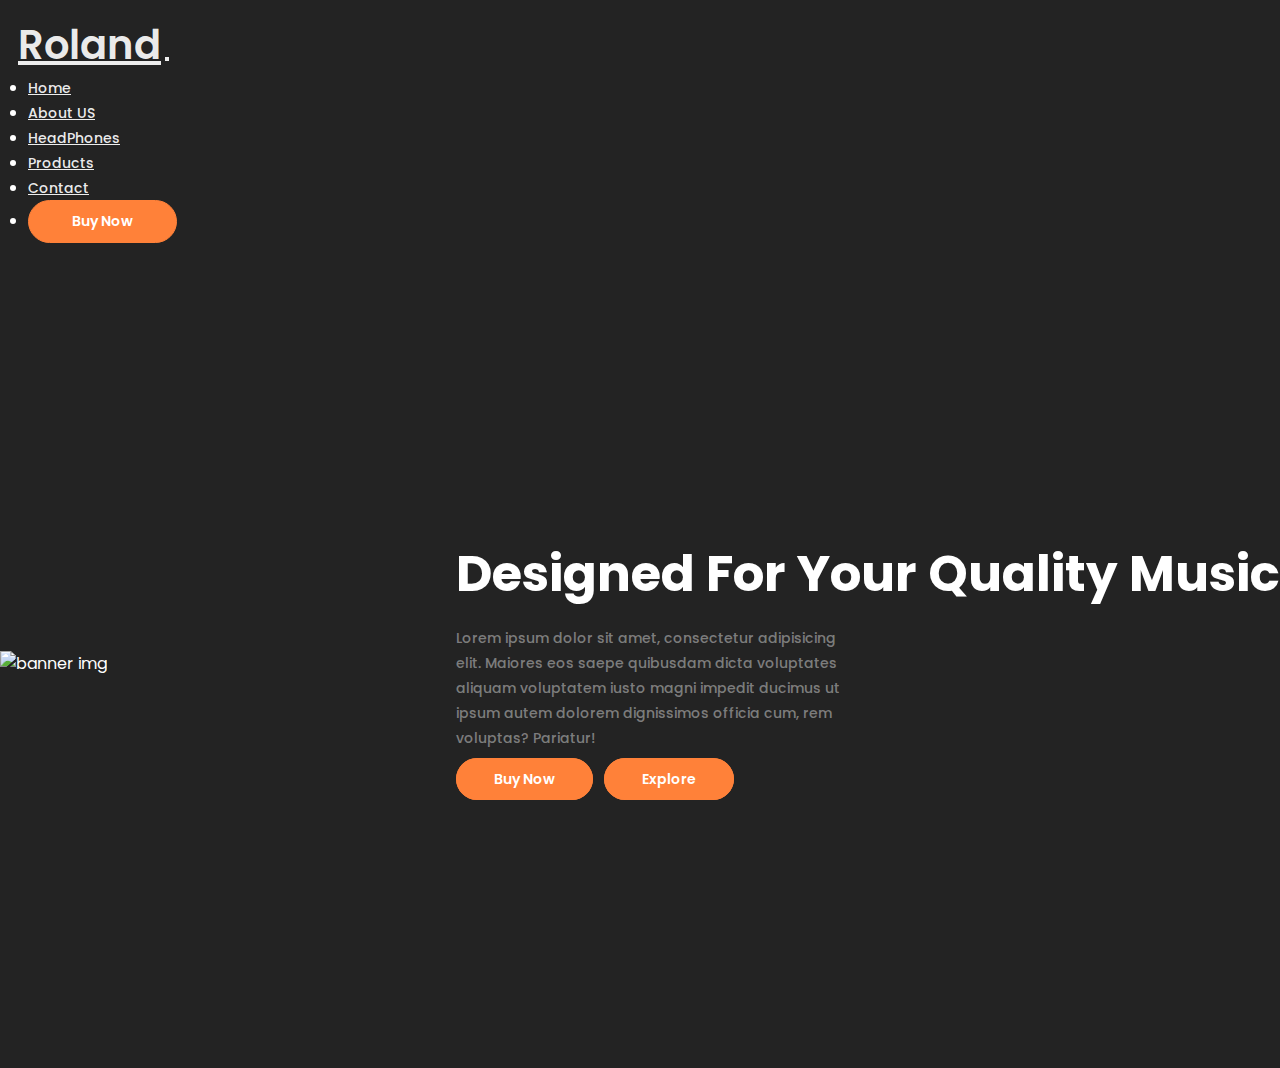
==== index.html @ 8f6bfc09 "Initial commit" ====
<!DOCTYPE html>
<html lang="en">
  <head>
    <meta charset="UTF-8" />
    <meta http-equiv="X-UA-Compatible" content="IE=edge" />
    <meta name="viewport" content="width=device-width, initial-scale=1.0" />
    <link
      href="https://cdn.jsdelivr.net/npm/bootstrap@5.3.0-alpha3/dist/css/bootstrap.min.css"
      rel="stylesheet"
      integrity="sha384-KK94CHFLLe+nY2dmCWGMq91rCGa5gtU4mk92HdvYe+M/SXH301p5ILy+dN9+nJOZ"
      crossorigin="anonymous"
    />
    <link rel="preconnect" href="https://fonts.googleapis.com" />
    <link rel="preconnect" href="https://fonts.gstatic.com" crossorigin />
    <link
      href="https://fonts.googleapis.com/css2?family=Poppins:wght@500;600;700;800;900&display=swap"
      rel="stylesheet"
    />
    <link rel="stylesheet" href="assets/css/style.css" />
    <link rel="stylesheet" href="assets/css/media.css" />
    <title>ROLAND</title>
  </head>
  <body>
    <div class="header">
      <div class="container-fluid gx-0">
        <nav class="navbar navbar-expand-lg">
          <div class="container-fluid">
            <a class="navbar-brand logo text-uppercase" href="#">Roland</a>
            <button
              class="navbar-toggler"
              type="button"
              data-bs-toggle="collapse"
              data-bs-target="#navbarNav"
              aria-controls="navbarNav"
              aria-expanded="false"
              aria-label="Toggle navigation"
            >
              <span class="navbar-toggler-icon"></span>
            </button>
            <div class="collapse navbar-collapse" id="navbarNav">
              <ul class="navbar-nav ms-auto">
                <li class="nav-item">
                  <a class="nav-link" aria-current="page" href="#">Home</a>
                </li>
                <li class="nav-item">
                  <a class="nav-link" href="#">About US</a>
                </li>
                <li class="nav-item">
                  <a class="nav-link" href="#">HeadPhones</a>
                </li>
                <li class="nav-item">
                  <a class="nav-link" href="#">Products</a>
                </li>
                <li class="nav-item">
                  <a class="nav-link" href="#">Contact</a>
                </li>
                <li class="nav-item">
                  <a class="btn-navbar" href="#">Buy Now</a>
                </li>
              </ul>
            </div>
          </div>
        </nav>
        <div class="container">
          <div class="content-home">
            <div class="row content-home2">
              <div class="col-lg-7 col-md-5">
                <div class="box-container">
                  <img
                    src="assets/img/black-headphones-digital-device-removebg.png"
                    class="img-home"
                    alt="banner img"
                  />
                </div>
              </div>
              <div class="col-lg-5 col-md-7">
                <div class="box-container2">
                  <h1 class="home-heading">
                    Designed For Your
                    <span class="span-home">Quality Music</span>
                  </h1>
                  <p class="para-home">
                    Lorem ipsum dolor sit amet, consectetur adipisicing elit.
                    Maiores eos saepe quibusdam dicta voluptates aliquam
                    voluptatem iusto magni impedit ducimus ut ipsum autem
                    dolorem dignissimos officia cum, rem voluptas? Pariatur!
                  </p>
                  <div class="btn-home">
                    <a href="#" class="home-links">Buy Now</a>
                    <a href="#" class="home-links btn-2">Explore</a>
                  </div>
                </div>
              </div>
            </div>
          </div>
        </div>
      </div>
    </div>
  </body>
  <script
    src="https://cdn.jsdelivr.net/npm/@popperjs/core@2.11.7/dist/umd/popper.min.js"
    integrity="sha384-zYPOMqeu1DAVkHiLqWBUTcbYfZ8osu1Nd6Z89ify25QV9guujx43ITvfi12/QExE"
    crossorigin="anonymous"
  ></script>
  <script
    src="https://cdn.jsdelivr.net/npm/bootstrap@5.3.0-alpha3/dist/js/bootstrap.min.js"
    integrity="sha384-Y4oOpwW3duJdCWv5ly8SCFYWqFDsfob/3GkgExXKV4idmbt98QcxXYs9UoXAB7BZ"
    crossorigin="anonymous"
  ></script>
</html>
---- assets/css/style.css ----
@import url("https://fonts.googleapis.com/css2?family=Poppins:wght@500;600;700;800;900&display=swap");

* {
  margin: 0%;
  padding: 0%;
  box-sizing: border-box;
  color: white;
  font-family: "Poppins", sans-serif;
}

body {
  background-color: #232323;
  overflow-x: hidden;
}

.header {
  height: 100vh;
  width: 100%;
}

.navbar {
  padding: 15px 18px !important;
}

.logo {
  font-weight: 600;
  font-size: 40px;
  color: rgba(255, 255, 255, 0.92);
}

.logo:hover {
  color: rgb(255, 129, 57);
  transition: 0.6s ease-in-out;
}

.nav-item .nav-link {
  color: rgba(255, 255, 255, 0.92);
  font-size: 14px;
  font-weight: 500;
}

.nav-item {
  margin: 0px 10px;
  position: relative;
}

.nav-link::after {
  content: "";
  position: absolute;
  bottom: -1px;
  left: 0px;
  background-color: rgb(255, 129, 57);
  height: 3px;
  transition: 0.4s ease-in-out;
  width: 0%;
}

.nav-item:hover .nav-link::after {
  width: 100%;
}

.nav-link:hover {
  color: rgb(255, 129, 57);
}

.btn-navbar {
  display: inline-block;
  padding: 10px 43px;
  color: white;
  text-decoration: none;
  font-size: 14px;
  font-weight: 600;
  border: 1px solid rgb(255, 129, 57);
  border-radius: 50px;
  background-color: rgb(255, 129, 57);
}

.btn-navbar:hover {
  color: rgb(255, 129, 57);
  background-color: transparent;
  border: 1px solid rgb(255, 129, 57);
  transition: 0.4s ease-in-out;
}

/* Home Section ---------------------------------------------------------------------------------------------------------------------------------------- */

.content-home2 {
  height: 90vh;
  width: 100%;
  justify-content: space-between;
  align-items: center;
  display: flex;
}

.img-home {
  z-index: 100;
  height: 580px;
  width: auto;
  margin-right: 20px;
}

.home-heading {
  font-size: 50px;
  font-weight: 700;
  line-height: 75px;
}

.span-home {
}

.para-home {
  font-size: 14px;
  font-weight: 500;
  line-height: 25px;
  max-width: 400px;
  margin: 15px 0;
  color: rgba(255, 255, 255, 0.42);
}

.home-links {
  font-size: 14px;
  background-color: rgb(255, 129, 57);
  color: white;
  text-decoration: none;
  margin: 20px 0px;
  padding: 10px 37px;
  margin-right: 7px;
  border: 1px solid rgb(255, 129, 57);
  font-weight: 600;
  border-radius: 50px;
}

.home-links:hover {
  color: rgb(255, 129, 57);
  background-color: transparent;
  border: 1px solid rgb(255, 129, 57);
  transition: 0.4s ease-in-out;
}
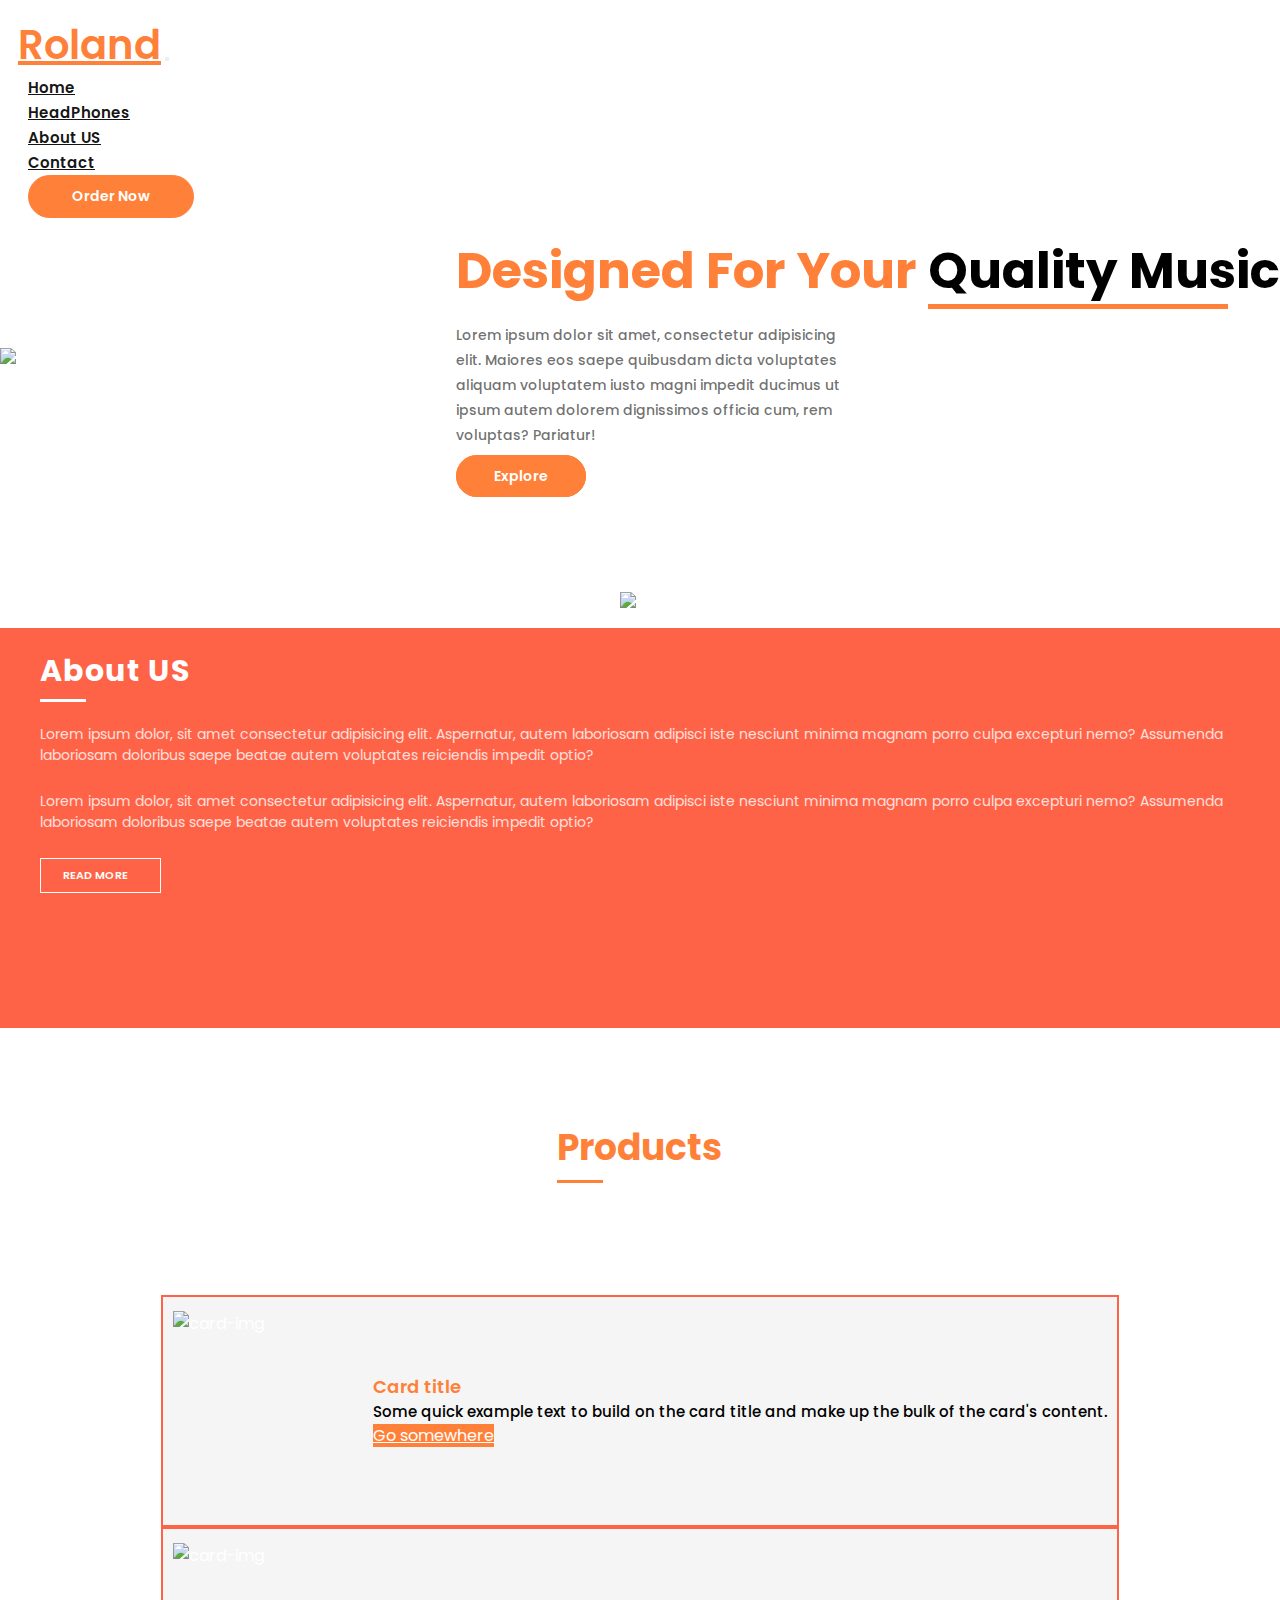
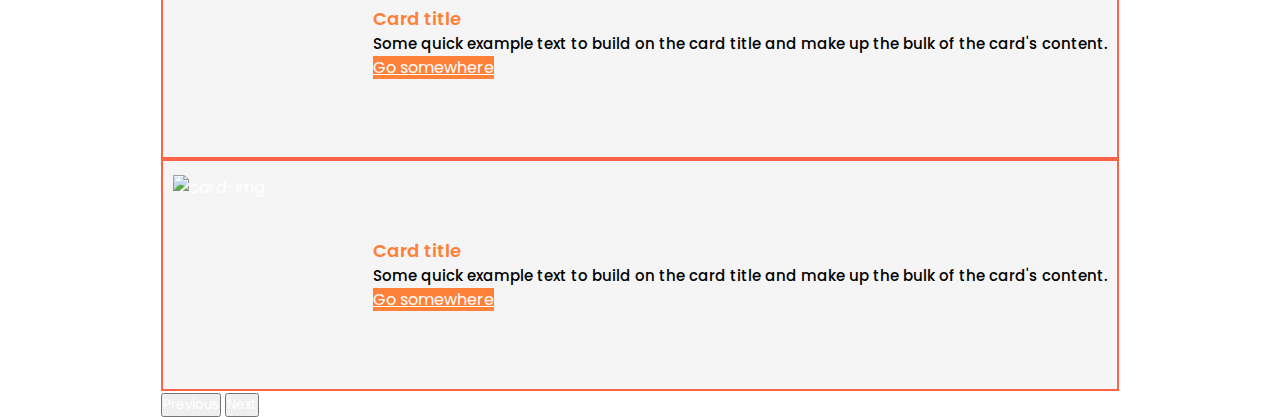
==== commit ae45416f: "UI Changes" ====
--- a/index.html
+++ b/index.html
@@ -18,7 +18,16 @@
     />
     <link rel="stylesheet" href="assets/css/style.css" />
     <link rel="stylesheet" href="assets/css/media.css" />
-    <title>ROLAND</title>
+    <link
+      rel="icon"
+      href="assets/img/black-headphones-digital-device-removebg.png"
+      type="image/x-icon"
+    />
+    <script
+      src="https://kit.fontawesome.com/c82b39f35e.js"
+      crossorigin="anonymous"
+    ></script>
+    <title class="title">ROLAND</title>
   </head>
   <body>
     <div class="header">
@@ -43,19 +52,16 @@
                   <a class="nav-link" aria-current="page" href="#">Home</a>
                 </li>
                 <li class="nav-item">
+                  <a class="nav-link" href="#">HeadPhones</a>
+                </li>
+                <li class="nav-item">
                   <a class="nav-link" href="#">About US</a>
                 </li>
                 <li class="nav-item">
-                  <a class="nav-link" href="#">HeadPhones</a>
-                </li>
-                <li class="nav-item">
-                  <a class="nav-link" href="#">Products</a>
-                </li>
-                <li class="nav-item">
                   <a class="nav-link" href="#">Contact</a>
                 </li>
                 <li class="nav-item">
-                  <a class="btn-navbar" href="#">Buy Now</a>
+                  <a class="btn-navbar" href="#">Order Now</a>
                 </li>
               </ul>
             </div>
@@ -86,7 +92,6 @@
                     dolorem dignissimos officia cum, rem voluptas? Pariatur!
                   </p>
                   <div class="btn-home">
-                    <a href="#" class="home-links">Buy Now</a>
                     <a href="#" class="home-links btn-2">Explore</a>
                   </div>
                 </div>
@@ -96,15 +101,142 @@
         </div>
       </div>
     </div>
+
+    <div class="container">
+      <div class="about-us-container">
+        <div class="about-us">
+          <div class="row">
+            <div class="col-lg-6">
+              <div class="content-about">
+                <h3 class="heading-about">About US</h3>
+                <p class="para-about">
+                  Lorem ipsum dolor, sit amet consectetur adipisicing elit.
+                  Aspernatur, autem laboriosam adipisci iste nesciunt minima
+                  magnam porro culpa excepturi nemo? Assumenda laboriosam
+                  doloribus saepe beatae autem voluptates reiciendis impedit
+                  optio?
+                </p>
+                <p class="para-about">
+                  Lorem ipsum dolor, sit amet consectetur adipisicing elit.
+                  Aspernatur, autem laboriosam adipisci iste nesciunt minima
+                  magnam porro culpa excepturi nemo? Assumenda laboriosam
+                  doloribus saepe beatae autem voluptates reiciendis impedit
+                  optio?
+                </p>
+                <a href="#" class="link-about"
+                  >Read More
+                  <span class="icon-arrow"
+                    ><i class="fa-solid fa-arrow-right"></i></span
+                ></a>
+              </div>
+            </div>
+            <div class="col-lg-6">
+              <img
+                src="assets/img/pink-headphones-wireless-digital-device.jpg"
+                class="about-img"
+                alt="about-img"
+              />
+            </div>
+          </div>
+        </div>
+      </div>
+    </div>
+
+    <section class="product-category">
+      <h2 class="heading-product">Products</h2>
+      <div class="container-fluid">
+        <div id="carouselExample" class="carousel slide">
+          <div class="carousel-inner">
+            <div class="carousel-item active">
+              <div class="container">
+                <div class="row">
+                  <div class="col-lg-4 col-md-6">
+                    <div class="card card-product">
+                      <img
+                        src="assets/img/black-headphones-digital-device-removebg.png"
+                        class="card-img-top card-img"
+                        alt="card-img"
+                      />
+                      <div class="card-body">
+                        <h5 class="card-title">Card title</h5>
+                        <p class="card-text">
+                          Some quick example text to build on the card title and
+                          make up the bulk of the card's content.
+                        </p>
+                        <a href="#" class="btn btn-primary">Go somewhere</a>
+                      </div>
+                    </div>
+                  </div>
+                  <div class="col-lg-4 col-md-6">
+                    <div class="card card-product">
+                      <img
+                        src="assets/img/black-headphones-digital-device-removebg.png"
+                        class="card-img-top card-img"
+                        alt="card-img"
+                      />
+                      <div class="card-body">
+                        <h5 class="card-title">Card title</h5>
+                        <p class="card-text">
+                          Some quick example text to build on the card title and
+                          make up the bulk of the card's content.
+                        </p>
+                        <a href="#" class="btn btn-primary">Go somewhere</a>
+                      </div>
+                    </div>
+                  </div>
+                  <div class="col-lg-4 col-md-6">
+                    <div class="card card-product">
+                      <img
+                        src="assets/img/black-headphones-digital-device-removebg.png"
+                        class="card-img-top card-img"
+                        alt="card-img"
+                      />
+                      <div class="card-body">
+                        <h5 class="card-title">Card title</h5>
+                        <p class="card-text">
+                          Some quick example text to build on the card title and
+                          make up the bulk of the card's content.
+                        </p>
+                        <a href="#" class="btn btn-primary">Go somewhere</a>
+                      </div>
+                    </div>
+                  </div>
+                </div>
+              </div>
+            </div>
+            <div class="carousel-item"></div>
+          </div>
+          <button
+            class="carousel-control-prev"
+            type="button"
+            data-bs-target="#carouselExample"
+            data-bs-slide="prev"
+          >
+            <span class="carousel-control-prev-icon" aria-hidden="true"></span>
+            <span class="visually-hidden">Previous</span>
+          </button>
+          <button
+            class="carousel-control-next"
+            type="button"
+            data-bs-target="#carouselExample"
+            data-bs-slide="next"
+          >
+            <span class="carousel-control-next-icon" aria-hidden="true"></span>
+            <span class="visually-hidden">Next</span>
+          </button>
+        </div>
+      </div>
+    </section>
+
+    <script
+      src="https://cdn.jsdelivr.net/npm/@popperjs/core@2.11.7/dist/umd/popper.min.js"
+      integrity="sha384-zYPOMqeu1DAVkHiLqWBUTcbYfZ8osu1Nd6Z89ify25QV9guujx43ITvfi12/QExE"
+      crossorigin="anonymous"
+    ></script>
+    <script
+      src="https://cdn.jsdelivr.net/npm/bootstrap@5.3.0-alpha3/dist/js/bootstrap.min.js"
+      integrity="sha384-Y4oOpwW3duJdCWv5ly8SCFYWqFDsfob/3GkgExXKV4idmbt98QcxXYs9UoXAB7BZ"
+      crossorigin="anonymous"
+    ></script>
   </body>
-  <script
-    src="https://cdn.jsdelivr.net/npm/@popperjs/core@2.11.7/dist/umd/popper.min.js"
-    integrity="sha384-zYPOMqeu1DAVkHiLqWBUTcbYfZ8osu1Nd6Z89ify25QV9guujx43ITvfi12/QExE"
-    crossorigin="anonymous"
-  ></script>
-  <script
-    src="https://cdn.jsdelivr.net/npm/bootstrap@5.3.0-alpha3/dist/js/bootstrap.min.js"
-    integrity="sha384-Y4oOpwW3duJdCWv5ly8SCFYWqFDsfob/3GkgExXKV4idmbt98QcxXYs9UoXAB7BZ"
-    crossorigin="anonymous"
-  ></script>
 </html>
--- a/assets/css/style.css
+++ b/assets/css/style.css
@@ -1,4 +1,13 @@
 @import url("https://fonts.googleapis.com/css2?family=Poppins:wght@500;600;700;800;900&display=swap");
+
+html {
+  scroll-behavior: smooth;
+}
+
+.title {
+  color: rgb(255, 129, 57);
+  font-family: "Poppins", sans-serif;
+}
 
 * {
   margin: 0%;
@@ -9,12 +18,12 @@
 }
 
 body {
-  background-color: #232323;
+  background-color: white;
   overflow-x: hidden;
 }
 
 .header {
-  height: 100vh;
+  height: 100%;
   width: 100%;
 }
 
@@ -25,18 +34,18 @@
 .logo {
   font-weight: 600;
   font-size: 40px;
-  color: rgba(255, 255, 255, 0.92);
+  color: rgb(255, 129, 57);
 }
 
 .logo:hover {
-  color: rgb(255, 129, 57);
+  color: rgb(24, 24, 24);
   transition: 0.6s ease-in-out;
 }
 
 .nav-item .nav-link {
-  color: rgba(255, 255, 255, 0.92);
-  font-size: 14px;
-  font-weight: 500;
+  color: rgba(0, 0, 0, 0.92);
+  font-size: 15px;
+  font-weight: 600;
 }
 
 .nav-item {
@@ -82,10 +91,15 @@
   transition: 0.4s ease-in-out;
 }
 
+.navbar-toggler .navbar-toggler-icon {
+  color: rgb(255, 129, 57) !important;
+  z-index: 1000 !important;
+}
+
 /* Home Section ---------------------------------------------------------------------------------------------------------------------------------------- */
 
 .content-home2 {
-  height: 90vh;
+  height: 90%;
   width: 100%;
   justify-content: space-between;
   align-items: center;
@@ -103,9 +117,22 @@
   font-size: 50px;
   font-weight: 700;
   line-height: 75px;
+  color: rgb(255, 129, 57);
 }
 
 .span-home {
+  color: black;
+  position: relative;
+}
+
+.span-home::after {
+  content: "";
+  position: absolute;
+  left: 0px;
+  bottom: -3px;
+  width: 300px;
+  height: 5px;
+  background-color: rgb(255, 129, 57);
 }
 
 .para-home {
@@ -114,7 +141,7 @@
   line-height: 25px;
   max-width: 400px;
   margin: 15px 0;
-  color: rgba(255, 255, 255, 0.42);
+  color: rgba(32, 30, 30, 0.65);
 }
 
 .home-links {
@@ -136,3 +163,142 @@
   border: 1px solid rgb(255, 129, 57);
   transition: 0.4s ease-in-out;
 }
+
+/* About US Section ---------------------------------------------------------------------------------------------------------------------------------------- */
+
+.about-us-container {
+  height: 80%;
+  width: 100%;
+  margin-bottom: 30px;
+}
+
+.about-us {
+  width: 100%;
+  height: 400px;
+  margin-top: 140px;
+  background-color: tomato;
+  position: relative;
+}
+
+.content-about {
+  padding: 10px 40px;
+}
+
+.heading-about {
+  font-size: 30px;
+  font-weight: bold;
+  letter-spacing: 1px;
+  color: white;
+  margin: 10px 0px;
+  margin-bottom: 30px;
+  position: relative;
+}
+
+.para-about {
+  font-size: 14px;
+  opacity: 0.8;
+  line-height: 21px;
+  margin: 25px 0px;
+}
+
+.heading-about::after {
+  content: "";
+  position: absolute;
+  left: 0px;
+  bottom: -8px;
+  width: 46px;
+  height: 3px;
+  background-color: white;
+}
+
+.link-about {
+  text-decoration: none;
+  text-transform: uppercase;
+  border: 1px solid white;
+  color: white;
+  display: inline-block;
+  font-size: 11px;
+  font-weight: 600;
+  padding: 8px 22px;
+}
+
+.link-about:hover {
+  background-color: rgb(255, 129, 57);
+  color: white;
+  transition: 0.4s ease-in-out;
+}
+
+.icon-arrow {
+  margin-left: 10px;
+  color: rgb(255, 129, 57);
+  /* background-color: rgb(255, 129, 57); */
+}
+
+.about-img {
+  width: 50%;
+  height: 450px;
+  position: absolute;
+  top: -36px;
+  right: 20px;
+}
+
+/* Products Section --------------------------------------------------------------------------------------------------------------------------------------- */
+
+.product-category {
+  width: 100%;
+  height: 100vh;
+  display: flex;
+  justify-content: center;
+  align-items: center;
+  flex-direction: column;
+  padding: 4px;
+}
+
+.heading-product {
+  font-size: 36px;
+  position: relative;
+  color: rgb(255, 129, 57);
+  margin: 120px 120px;
+}
+
+.heading-product::after {
+  content: "";
+  position: absolute;
+  left: 0px;
+  bottom: -8px;
+  width: 46px;
+  height: 3px;
+  background-color: rgb(255, 129, 57);
+}
+
+.card-product {
+  padding: 14px 10px;
+  background-color: whitesmoke !important;
+  display: flex;
+  align-items: center;
+  justify-content: center;
+  border: 2px solid tomato !important;
+}
+
+.card-img {
+  height: 200px;
+  width: 200px;
+}
+
+.card-title {
+  color: rgb(255, 129, 57);
+  font-size: 18px;
+  font-weight: 600;
+}
+
+.card-text {
+  color: black;
+  font-size: 15px;
+  font-weight: 500;
+}
+
+.btn-primary {
+  background-color: rgb(255, 129, 57);
+  color: white;
+  border: none;
+}
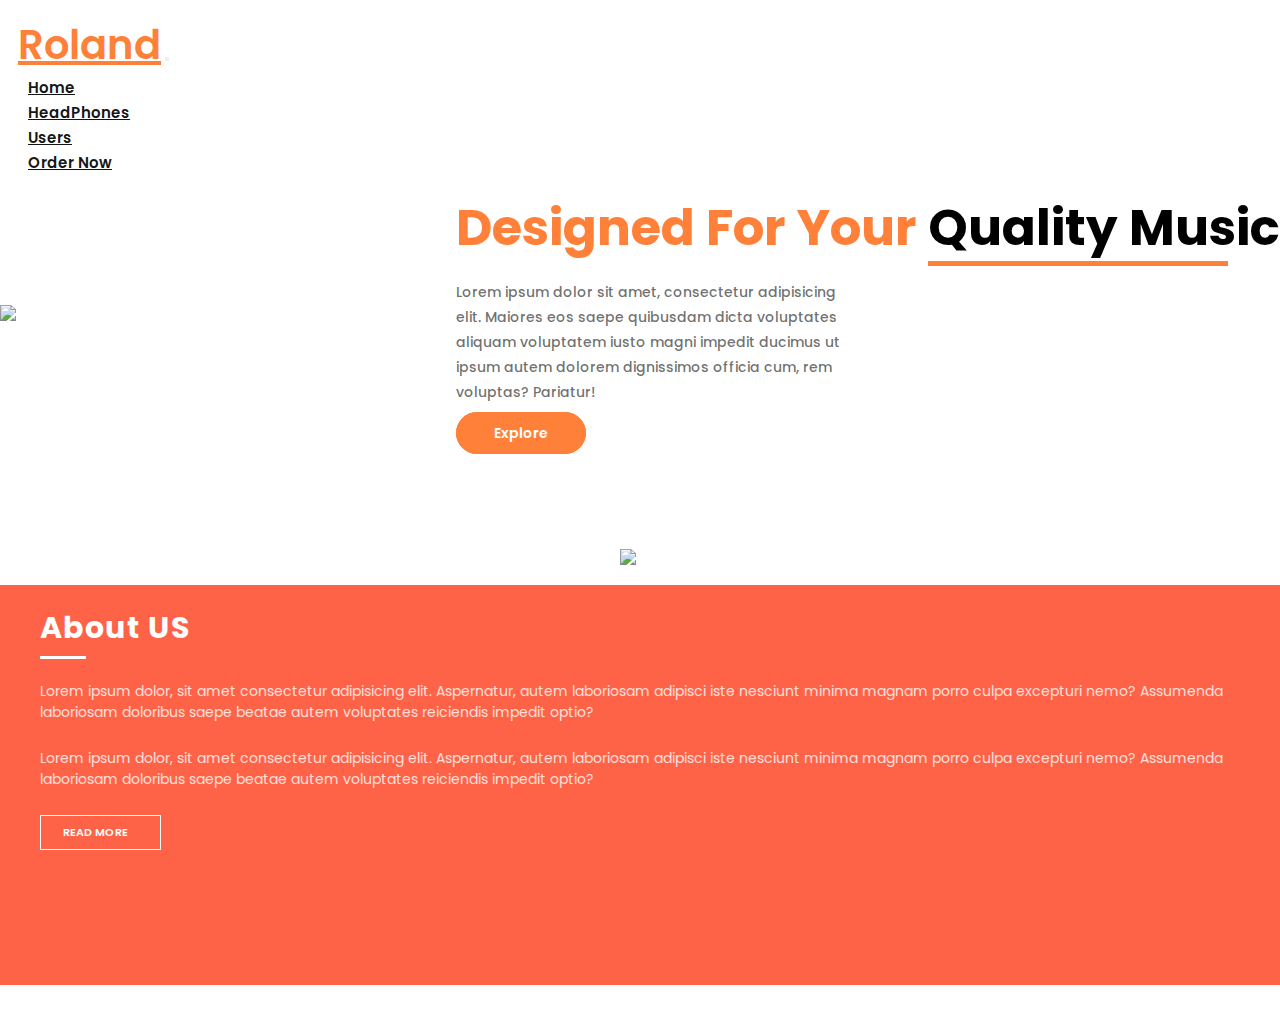
==== commit d8d4643a: "Added user,product & order page" ====
--- a/index.html
+++ b/index.html
@@ -52,16 +52,13 @@
                   <a class="nav-link" aria-current="page" href="#">Home</a>
                 </li>
                 <li class="nav-item">
-                  <a class="nav-link" href="#">HeadPhones</a>
+                  <a class="nav-link" href="products.html">HeadPhones</a>
                 </li>
                 <li class="nav-item">
-                  <a class="nav-link" href="#">About US</a>
+                  <a class="nav-link" href="users.html">Users</a>
                 </li>
                 <li class="nav-item">
-                  <a class="nav-link" href="#">Contact</a>
-                </li>
-                <li class="nav-item">
-                  <a class="btn-navbar" href="#">Order Now</a>
+                  <a class="nav-link" href="#">Order Now</a>
                 </li>
               </ul>
             </div>
@@ -141,93 +138,6 @@
         </div>
       </div>
     </div>
-
-    <section class="product-category">
-      <h2 class="heading-product">Products</h2>
-      <div class="container-fluid">
-        <div id="carouselExample" class="carousel slide">
-          <div class="carousel-inner">
-            <div class="carousel-item active">
-              <div class="container">
-                <div class="row">
-                  <div class="col-lg-4 col-md-6">
-                    <div class="card card-product">
-                      <img
-                        src="assets/img/black-headphones-digital-device-removebg.png"
-                        class="card-img-top card-img"
-                        alt="card-img"
-                      />
-                      <div class="card-body">
-                        <h5 class="card-title">Card title</h5>
-                        <p class="card-text">
-                          Some quick example text to build on the card title and
-                          make up the bulk of the card's content.
-                        </p>
-                        <a href="#" class="btn btn-primary">Go somewhere</a>
-                      </div>
-                    </div>
-                  </div>
-                  <div class="col-lg-4 col-md-6">
-                    <div class="card card-product">
-                      <img
-                        src="assets/img/black-headphones-digital-device-removebg.png"
-                        class="card-img-top card-img"
-                        alt="card-img"
-                      />
-                      <div class="card-body">
-                        <h5 class="card-title">Card title</h5>
-                        <p class="card-text">
-                          Some quick example text to build on the card title and
-                          make up the bulk of the card's content.
-                        </p>
-                        <a href="#" class="btn btn-primary">Go somewhere</a>
-                      </div>
-                    </div>
-                  </div>
-                  <div class="col-lg-4 col-md-6">
-                    <div class="card card-product">
-                      <img
-                        src="assets/img/black-headphones-digital-device-removebg.png"
-                        class="card-img-top card-img"
-                        alt="card-img"
-                      />
-                      <div class="card-body">
-                        <h5 class="card-title">Card title</h5>
-                        <p class="card-text">
-                          Some quick example text to build on the card title and
-                          make up the bulk of the card's content.
-                        </p>
-                        <a href="#" class="btn btn-primary">Go somewhere</a>
-                      </div>
-                    </div>
-                  </div>
-                </div>
-              </div>
-            </div>
-            <div class="carousel-item"></div>
-          </div>
-          <button
-            class="carousel-control-prev"
-            type="button"
-            data-bs-target="#carouselExample"
-            data-bs-slide="prev"
-          >
-            <span class="carousel-control-prev-icon" aria-hidden="true"></span>
-            <span class="visually-hidden">Previous</span>
-          </button>
-          <button
-            class="carousel-control-next"
-            type="button"
-            data-bs-target="#carouselExample"
-            data-bs-slide="next"
-          >
-            <span class="carousel-control-next-icon" aria-hidden="true"></span>
-            <span class="visually-hidden">Next</span>
-          </button>
-        </div>
-      </div>
-    </section>
-
     <script
       src="https://cdn.jsdelivr.net/npm/@popperjs/core@2.11.7/dist/umd/popper.min.js"
       integrity="sha384-zYPOMqeu1DAVkHiLqWBUTcbYfZ8osu1Nd6Z89ify25QV9guujx43ITvfi12/QExE"
--- a/assets/css/style.css
+++ b/assets/css/style.css
@@ -297,8 +297,20 @@
   font-weight: 500;
 }
 
-.btn-primary {
+.btn-product-categoey {
   background-color: rgb(255, 129, 57);
   color: white;
   border: none;
-}
+  text-decoration: none;
+  font-size: 14px;
+  text-transform: uppercase;
+}
+
+.card-img-top {
+  height: 200px;
+  width: 200px;
+}
+
+.navbar-collapse {
+  z-index: 10000;
+}
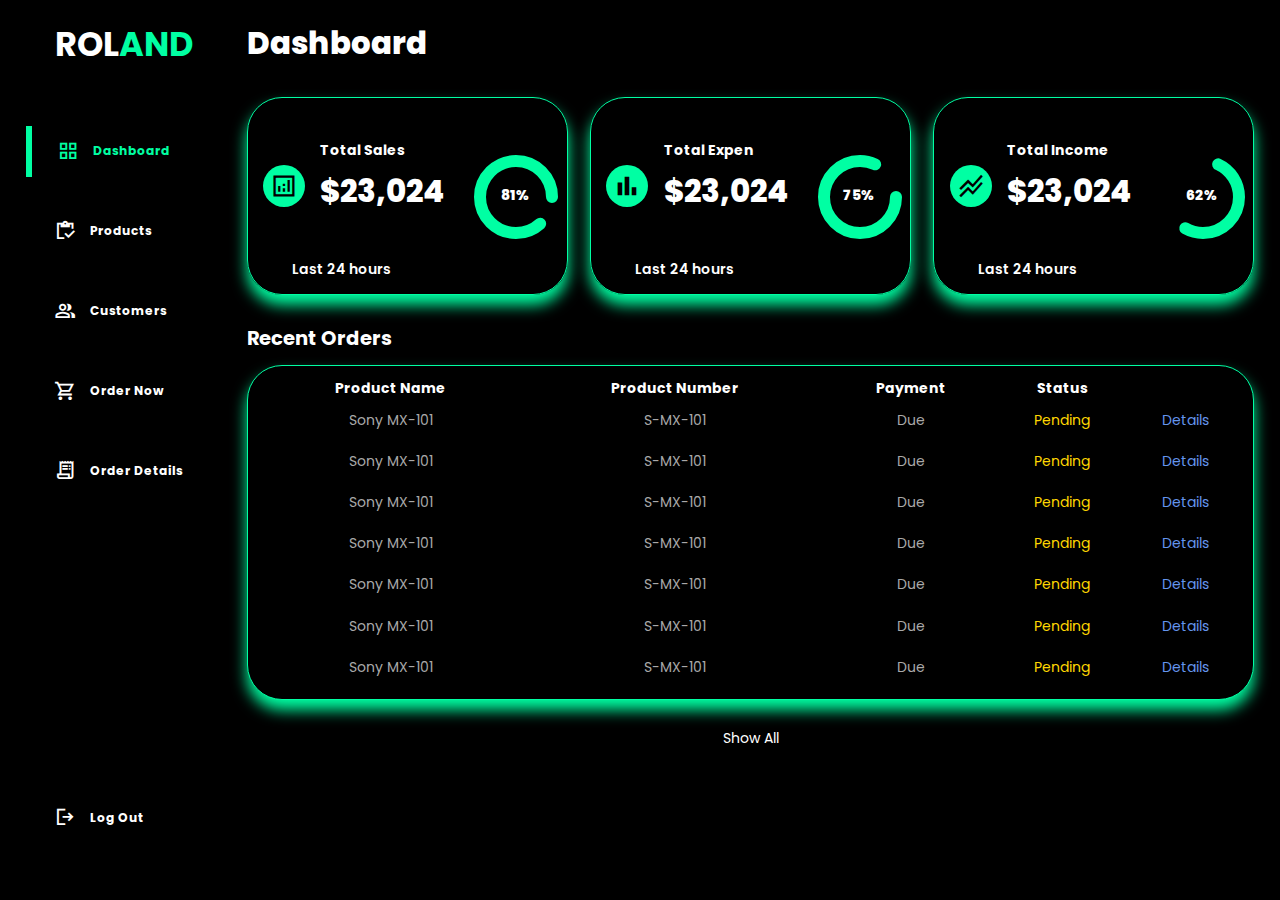
==== commit 011df806: "UI Changes" ====
--- a/index.html
+++ b/index.html
@@ -4,149 +4,185 @@
     <meta charset="UTF-8" />
     <meta http-equiv="X-UA-Compatible" content="IE=edge" />
     <meta name="viewport" content="width=device-width, initial-scale=1.0" />
+    <!-- Material CDN  -->
     <link
-      href="https://cdn.jsdelivr.net/npm/bootstrap@5.3.0-alpha3/dist/css/bootstrap.min.css"
       rel="stylesheet"
-      integrity="sha384-KK94CHFLLe+nY2dmCWGMq91rCGa5gtU4mk92HdvYe+M/SXH301p5ILy+dN9+nJOZ"
-      crossorigin="anonymous"
+      href="https://fonts.googleapis.com/icon?family=Material+Icons+Sharp"
     />
-    <link rel="preconnect" href="https://fonts.googleapis.com" />
-    <link rel="preconnect" href="https://fonts.gstatic.com" crossorigin />
     <link
-      href="https://fonts.googleapis.com/css2?family=Poppins:wght@500;600;700;800;900&display=swap"
       rel="stylesheet"
+      href="https://fonts.googleapis.com/css2?family=Material+Symbols+Sharp:opsz,wght,FILL,GRAD@48,400,0,0"
     />
+    <!-- Style Sheet  -->
     <link rel="stylesheet" href="assets/css/style.css" />
-    <link rel="stylesheet" href="assets/css/media.css" />
-    <link
-      rel="icon"
-      href="assets/img/black-headphones-digital-device-removebg.png"
-      type="image/x-icon"
-    />
-    <script
-      src="https://kit.fontawesome.com/c82b39f35e.js"
-      crossorigin="anonymous"
-    ></script>
-    <title class="title">ROLAND</title>
+    <title>Roland-Responsive</title>
   </head>
   <body>
-    <div class="header">
-      <div class="container-fluid gx-0">
-        <nav class="navbar navbar-expand-lg">
-          <div class="container-fluid">
-            <a class="navbar-brand logo text-uppercase" href="#">Roland</a>
-            <button
-              class="navbar-toggler"
-              type="button"
-              data-bs-toggle="collapse"
-              data-bs-target="#navbarNav"
-              aria-controls="navbarNav"
-              aria-expanded="false"
-              aria-label="Toggle navigation"
-            >
-              <span class="navbar-toggler-icon"></span>
-            </button>
-            <div class="collapse navbar-collapse" id="navbarNav">
-              <ul class="navbar-nav ms-auto">
-                <li class="nav-item">
-                  <a class="nav-link" aria-current="page" href="#">Home</a>
-                </li>
-                <li class="nav-item">
-                  <a class="nav-link" href="products.html">HeadPhones</a>
-                </li>
-                <li class="nav-item">
-                  <a class="nav-link" href="users.html">Users</a>
-                </li>
-                <li class="nav-item">
-                  <a class="nav-link" href="#">Order Now</a>
-                </li>
-              </ul>
-            </div>
+    <div class="container">
+      <aside>
+        <div class="top">
+          <div class="logo">
+            <h2>ROL<span class="span-logo">AND</span></h2>
           </div>
-        </nav>
-        <div class="container">
-          <div class="content-home">
-            <div class="row content-home2">
-              <div class="col-lg-7 col-md-5">
-                <div class="box-container">
-                  <img
-                    src="assets/img/black-headphones-digital-device-removebg.png"
-                    class="img-home"
-                    alt="banner img"
-                  />
-                </div>
+          <div class="close" id="btn-close">
+            <span class="material-symbols-sharp"> close </span>
+          </div>
+        </div>
+        <div class="sidebar">
+          <a href="#" class="active">
+            <span class="material-symbols-sharp"> grid_view </span>
+            <h3>Dashboard</h3>
+          </a>
+          <a href="product.html">
+            <span class="material-symbols-sharp"> inventory </span>
+            <h3>Products</h3>
+          </a>
+          <a href="customer.html">
+            <span class="material-symbols-sharp"> group </span>
+            <h3>Customers</h3>
+          </a>
+          <a href="order_now.html">
+            <span class="material-symbols-sharp"> shopping_cart </span>
+            <h3>Order Now</h3>
+          </a>
+          <a href="#">
+            <span class="material-symbols-sharp"> receipt_long </span>
+            <h3>Order Details</h3>
+          </a>
+          <a href="#">
+            <span class="material-symbols-sharp"> logout </span>
+            <h3>Log Out</h3>
+          </a>
+        </div>
+      </aside>
+      <!-- ============================= END OF SIDE BAR ============================= -->
+      <main>
+        <h1 class="main-dash">Dashboard</h1>
+        <div class="insights">
+          <div class="sales">
+            <div class="middle">
+              <span class="material-symbols-sharp"> analytics </span>
+              <div class="left">
+                <h3>Total Sales</h3>
+                <h1>$23,024</h1>
               </div>
-              <div class="col-lg-5 col-md-7">
-                <div class="box-container2">
-                  <h1 class="home-heading">
-                    Designed For Your
-                    <span class="span-home">Quality Music</span>
-                  </h1>
-                  <p class="para-home">
-                    Lorem ipsum dolor sit amet, consectetur adipisicing elit.
-                    Maiores eos saepe quibusdam dicta voluptates aliquam
-                    voluptatem iusto magni impedit ducimus ut ipsum autem
-                    dolorem dignissimos officia cum, rem voluptas? Pariatur!
-                  </p>
-                  <div class="btn-home">
-                    <a href="#" class="home-links btn-2">Explore</a>
-                  </div>
+              <div class="progress">
+                <svg>
+                  <circle cx="38" cy="38" r="36 "></circle>
+                </svg>
+                <div class="number">
+                  <p>81%</p>
                 </div>
               </div>
             </div>
+            <small>Last 24 hours</small>
           </div>
-        </div>
-      </div>
-    </div>
-
-    <div class="container">
-      <div class="about-us-container">
-        <div class="about-us">
-          <div class="row">
-            <div class="col-lg-6">
-              <div class="content-about">
-                <h3 class="heading-about">About US</h3>
-                <p class="para-about">
-                  Lorem ipsum dolor, sit amet consectetur adipisicing elit.
-                  Aspernatur, autem laboriosam adipisci iste nesciunt minima
-                  magnam porro culpa excepturi nemo? Assumenda laboriosam
-                  doloribus saepe beatae autem voluptates reiciendis impedit
-                  optio?
-                </p>
-                <p class="para-about">
-                  Lorem ipsum dolor, sit amet consectetur adipisicing elit.
-                  Aspernatur, autem laboriosam adipisci iste nesciunt minima
-                  magnam porro culpa excepturi nemo? Assumenda laboriosam
-                  doloribus saepe beatae autem voluptates reiciendis impedit
-                  optio?
-                </p>
-                <a href="#" class="link-about"
-                  >Read More
-                  <span class="icon-arrow"
-                    ><i class="fa-solid fa-arrow-right"></i></span
-                ></a>
+          <!-- =================== END OF SALES ===================== -->
+          <div class="expenses">
+            <div class="middle">
+              <span class="material-symbols-sharp"> bar_chart </span>
+              <div class="left">
+                <h3>Total Expen</h3>
+                <h1>$23,024</h1>
+              </div>
+              <div class="progress">
+                <svg>
+                  <circle cx="38" cy="38" r="36 "></circle>
+                </svg>
+                <div class="number">
+                  <p>75%</p>
+                </div>
               </div>
             </div>
-            <div class="col-lg-6">
-              <img
-                src="assets/img/pink-headphones-wireless-digital-device.jpg"
-                class="about-img"
-                alt="about-img"
-              />
+            <small>Last 24 hours</small>
+          </div>
+          <!-- ================= END OF EXPENSES ============= -->
+          <div class="income">
+            <div class="middle">
+              <span class="material-symbols-sharp"> stacked_line_chart </span>
+              <div class="left">
+                <h3>Total Income</h3>
+                <h1>$23,024</h1>
+              </div>
+              <div class="progress">
+                <svg>
+                  <circle cx="38" cy="38" r="36 "></circle>
+                </svg>
+                <div class="number">
+                  <p>62%</p>
+                </div>
+              </div>
             </div>
+            <small>Last 24 hours</small>
           </div>
+          <!-- ================= END OF INCOME ============= -->
         </div>
-      </div>
+        <div class="recent-orders">
+          <h2 id="orders-head">Recent Orders</h2>
+          <table>
+            <thead>
+              <tr>
+                <th>Product Name</th>
+                <th>Product Number</th>
+                <th>Payment</th>
+                <th>Status</th>
+              </tr>
+            </thead>
+            <tbody>
+              <tr>
+                <td>Sony MX-101</td>
+                <td>S-MX-101</td>
+                <td>Due</td>
+                <td class="warning">Pending</td>
+                <td><a href="#" class="primary">Details</a></td>
+              </tr>
+              <tr>
+                <td>Sony MX-101</td>
+                <td>S-MX-101</td>
+                <td>Due</td>
+                <td class="warning">Pending</td>
+                <td><a href="#" class="primary">Details</a></td>
+              </tr>
+              <tr>
+                <td>Sony MX-101</td>
+                <td>S-MX-101</td>
+                <td>Due</td>
+                <td class="warning">Pending</td>
+                <td><a href="#" class="primary">Details</a></td>
+              </tr>
+              <tr>
+                <td>Sony MX-101</td>
+                <td>S-MX-101</td>
+                <td>Due</td>
+                <td class="warning">Pending</td>
+                <td><a href="#" class="primary">Details</a></td>
+              </tr>
+              <tr>
+                <td>Sony MX-101</td>
+                <td>S-MX-101</td>
+                <td>Due</td>
+                <td class="warning">Pending</td>
+                <td><a href="#" class="primary">Details</a></td>
+              </tr>
+              <tr>
+                <td>Sony MX-101</td>
+                <td>S-MX-101</td>
+                <td>Due</td>
+                <td class="warning">Pending</td>
+                <td><a href="#" class="primary">Details</a></td>
+              </tr>
+              <tr>
+                <td>Sony MX-101</td>
+                <td>S-MX-101</td>
+                <td>Due</td>
+                <td class="warning">Pending</td>
+                <td><a href="#" class="primary">Details</a></td>
+              </tr>
+            </tbody>
+          </table>
+          <a href="#" id="show">Show All</a>
+        </div>
+      </main>
     </div>
-    <script
-      src="https://cdn.jsdelivr.net/npm/@popperjs/core@2.11.7/dist/umd/popper.min.js"
-      integrity="sha384-zYPOMqeu1DAVkHiLqWBUTcbYfZ8osu1Nd6Z89ify25QV9guujx43ITvfi12/QExE"
-      crossorigin="anonymous"
-    ></script>
-    <script
-      src="https://cdn.jsdelivr.net/npm/bootstrap@5.3.0-alpha3/dist/js/bootstrap.min.js"
-      integrity="sha384-Y4oOpwW3duJdCWv5ly8SCFYWqFDsfob/3GkgExXKV4idmbt98QcxXYs9UoXAB7BZ"
-      crossorigin="anonymous"
-    ></script>
   </body>
 </html>
--- a/assets/css/style.css
+++ b/assets/css/style.css
@@ -1,316 +1,413 @@
-@import url("https://fonts.googleapis.com/css2?family=Poppins:wght@500;600;700;800;900&display=swap");
+@import url("https://fonts.googleapis.com/css2?family=Poppins:wght@200;300;400;500;600;700;800;900&display=swap");
 
 html {
   scroll-behavior: smooth;
 }
-
-.title {
-  color: rgb(255, 129, 57);
+* {
+  margin: 0;
+  padding: 0;
+  outline: 0;
+  border: 0;
+  box-sizing: border-box;
+  appearance: none;
+  text-decoration: none;
+  list-style: none;
   font-family: "Poppins", sans-serif;
-}
-
-* {
-  margin: 0%;
-  padding: 0%;
-  box-sizing: border-box;
+  font-size: 14px;
+}
+
+body {
+  width: 100vw;
+  height: 100vh;
+  font-size: 0.88rem;
+  background-color: black;
+  overflow-x: hidden;
+  user-select: none;
   color: white;
-  font-family: "Poppins", sans-serif;
-}
-
-body {
-  background-color: white;
-  overflow-x: hidden;
-}
-
-.header {
+}
+
+.container {
+  display: grid;
+  width: 96%;
+  margin: 0 auto;
+  grid-template-columns: 14rem auto;
+  gap: 1.8rem;
+}
+
+a {
+  color: black;
+}
+
+img {
+  display: block;
+  width: 100%;
+}
+
+h1 {
+  font-weight: 800;
+  font-size: 2.2rem;
+}
+
+h2,
+.span-logo {
+  color: white;
+  font-size: 2.4rem;
+}
+
+h3 {
+  font-size: 0.87rem;
+}
+
+h4 {
+  font-size: 0.8rem;
+}
+
+h5 {
+  font-size: 0.77rem;
+}
+
+.warning {
+  color: gold;
+}
+
+.primary {
+  color: cornflowerblue;
+}
+
+.span-logo {
+  color: #00ffa3;
+  background-color: black;
+}
+
+aside {
+  height: 100vh;
+  /* border-right: 0.1rem solid darkgrey; */
+  /* background-color: gray; */
+}
+
+aside .top {
+  background-color: black;
+  display: flex;
+  align-items: center;
+  justify-content: center;
+  margin-top: 1.4rem;
+}
+
+aside .logo {
+  display: flex;
+}
+
+aside .close {
+  display: none;
+}
+
+/* ======================== SIDEBAR =========================== */
+
+aside .sidebar {
+  display: flex;
+  background-color: black;
+  flex-direction: column;
+  position: relative;
+  height: 86vh;
+  top: 3rem;
+}
+
+aside .sidebar a {
+  display: flex;
+  color: white;
+  align-items: center;
+  gap: 1rem;
+  margin-left: 2rem;
+  position: relative;
+  height: 5.7rem;
+  transition: all 800ms ease;
+}
+
+aside .sidebar a span {
+  font-size: 1.6rem;
+  transition: all 800ms ease;
+}
+
+aside .sidebar a:last-child {
+  position: absolute;
+  bottom: 2rem;
+  width: 100%;
+}
+
+aside .sidebar a.active {
+  background: black;
+  margin-left: 0;
+  color: #00ffa3;
+}
+
+aside .sidebar a.active::before {
+  content: "";
+  width: 6px;
+  height: 65%;
+  background-color: #00ffa3;
+}
+
+aside .sidebar a.active span {
+  color: #00ffa3;
+  margin-left: calc(1rem - 3px);
+}
+
+aside .sidebar a:hover {
+  color: #00ffa3;
+}
+
+aside .sidebar a:hover span {
+  margin-left: 1rem;
+}
+
+/* Section Main========================================================================================================= */
+
+main {
+  margin-top: 1.5rem;
+}
+
+main h1 {
+  margin-bottom: 30px;
+}
+
+main .insights {
+  display: grid;
+  grid-template-columns: repeat(3, 1fr);
+  gap: 1.6rem;
+}
+
+main .insights div {
+  /* background: black; */
+  padding: 1rem 1rem;
+  border-radius: 35px;
+  /* margin-top: 1rem; */
+  transition: all 800ms ease;
+}
+
+.sales,
+.income,
+.expenses {
+  border: 1px solid #00ffa3;
+  box-shadow: 0px 10px 15px #00ffa3;
+}
+
+main .insights div:hover {
+  box-shadow: none;
+}
+
+main .insights div span {
+  background-color: #00ffa3;
+  padding: 0.5rem;
+  border-radius: 50%;
+  color: black;
+  font-size: 2rem;
+}
+
+main .insights div.middle {
+  display: flex;
+  align-items: center;
+  justify-content: space-evenly;
+  padding: 0;
+}
+
+main .insights h3 {
+  margin: 1rem 0 0.6rem;
+  font-size: 1rem;
+}
+
+main .insights .progress {
+  position: relative;
+  width: 92px;
+  height: 92px;
+  border-radius: 50%;
+}
+
+main .insights svg {
+  /* background-color: red; */
+  width: 7rem;
+  height: 7rem;
+}
+
+main .insights svg circle {
+  fill: none;
+  stroke: #00ffa3;
+  stroke-width: 12;
+  stroke-linecap: round;
+  transform: translate(5px, 5px);
+  stroke-dasharray: 110;
+  stroke-dashoffset: 92;
+  padding-right: 0px;
+}
+
+main .insights .sales svg circle {
+  stroke-dashoffset: -30;
+  stroke-dasharray: 200;
+}
+
+main .insights .expenses svg circle {
+  stroke-dashoffset: 35;
+  stroke-dasharray: 220;
+}
+
+main .insights .income svg circle {
+  stroke-dashoffset: 35;
+  stroke-dasharray: 110;
+}
+
+main .insights .progress .number {
+  position: absolute;
+  top: 10px;
+  left: 10px;
   height: 100%;
   width: 100%;
-}
-
-.navbar {
-  padding: 15px 18px !important;
-}
-
-.logo {
-  font-weight: 600;
-  font-size: 40px;
-  color: rgb(255, 129, 57);
-}
-
-.logo:hover {
-  color: rgb(24, 24, 24);
-  transition: 0.6s ease-in-out;
-}
-
-.nav-item .nav-link {
-  color: rgba(0, 0, 0, 0.92);
-  font-size: 15px;
-  font-weight: 600;
-}
-
-.nav-item {
-  margin: 0px 10px;
-  position: relative;
-}
-
-.nav-link::after {
-  content: "";
-  position: absolute;
-  bottom: -1px;
-  left: 0px;
-  background-color: rgb(255, 129, 57);
-  height: 3px;
-  transition: 0.4s ease-in-out;
-  width: 0%;
-}
-
-.nav-item:hover .nav-link::after {
-  width: 100%;
-}
-
-.nav-link:hover {
-  color: rgb(255, 129, 57);
-}
-
-.btn-navbar {
-  display: inline-block;
-  padding: 10px 43px;
-  color: white;
-  text-decoration: none;
-  font-size: 14px;
-  font-weight: 600;
-  border: 1px solid rgb(255, 129, 57);
-  border-radius: 50px;
-  background-color: rgb(255, 129, 57);
-}
-
-.btn-navbar:hover {
-  color: rgb(255, 129, 57);
-  background-color: transparent;
-  border: 1px solid rgb(255, 129, 57);
-  transition: 0.4s ease-in-out;
-}
-
-.navbar-toggler .navbar-toggler-icon {
-  color: rgb(255, 129, 57) !important;
-  z-index: 1000 !important;
-}
-
-/* Home Section ---------------------------------------------------------------------------------------------------------------------------------------- */
-
-.content-home2 {
-  height: 90%;
-  width: 100%;
-  justify-content: space-between;
-  align-items: center;
-  display: flex;
-}
-
-.img-home {
-  z-index: 100;
-  height: 580px;
-  width: auto;
-  margin-right: 20px;
-}
-
-.home-heading {
-  font-size: 50px;
-  font-weight: 700;
-  line-height: 75px;
-  color: rgb(255, 129, 57);
-}
-
-.span-home {
-  color: black;
-  position: relative;
-}
-
-.span-home::after {
-  content: "";
-  position: absolute;
-  left: 0px;
-  bottom: -3px;
-  width: 300px;
-  height: 5px;
-  background-color: rgb(255, 129, 57);
-}
-
-.para-home {
-  font-size: 14px;
-  font-weight: 500;
-  line-height: 25px;
-  max-width: 400px;
-  margin: 15px 0;
-  color: rgba(32, 30, 30, 0.65);
-}
-
-.home-links {
-  font-size: 14px;
-  background-color: rgb(255, 129, 57);
-  color: white;
-  text-decoration: none;
-  margin: 20px 0px;
-  padding: 10px 37px;
-  margin-right: 7px;
-  border: 1px solid rgb(255, 129, 57);
-  font-weight: 600;
-  border-radius: 50px;
-}
-
-.home-links:hover {
-  color: rgb(255, 129, 57);
-  background-color: transparent;
-  border: 1px solid rgb(255, 129, 57);
-  transition: 0.4s ease-in-out;
-}
-
-/* About US Section ---------------------------------------------------------------------------------------------------------------------------------------- */
-
-.about-us-container {
-  height: 80%;
-  width: 100%;
-  margin-bottom: 30px;
-}
-
-.about-us {
-  width: 100%;
-  height: 400px;
-  margin-top: 140px;
-  background-color: tomato;
-  position: relative;
-}
-
-.content-about {
-  padding: 10px 40px;
-}
-
-.heading-about {
-  font-size: 30px;
-  font-weight: bold;
-  letter-spacing: 1px;
-  color: white;
-  margin: 10px 0px;
-  margin-bottom: 30px;
-  position: relative;
-}
-
-.para-about {
-  font-size: 14px;
-  opacity: 0.8;
-  line-height: 21px;
-  margin: 25px 0px;
-}
-
-.heading-about::after {
-  content: "";
-  position: absolute;
-  left: 0px;
-  bottom: -8px;
-  width: 46px;
-  height: 3px;
-  background-color: white;
-}
-
-.link-about {
-  text-decoration: none;
-  text-transform: uppercase;
-  border: 1px solid white;
-  color: white;
-  display: inline-block;
-  font-size: 11px;
-  font-weight: 600;
-  padding: 8px 22px;
-}
-
-.link-about:hover {
-  background-color: rgb(255, 129, 57);
-  color: white;
-  transition: 0.4s ease-in-out;
-}
-
-.icon-arrow {
-  margin-left: 10px;
-  color: rgb(255, 129, 57);
-  /* background-color: rgb(255, 129, 57); */
-}
-
-.about-img {
-  width: 50%;
-  height: 450px;
-  position: absolute;
-  top: -36px;
-  right: 20px;
-}
-
-/* Products Section --------------------------------------------------------------------------------------------------------------------------------------- */
-
-.product-category {
-  width: 100%;
-  height: 100vh;
   display: flex;
   justify-content: center;
   align-items: center;
+}
+
+.number {
+  font-weight: 800;
+}
+
+small {
+  font-weight: 600;
+  margin-left: 30px;
+}
+
+/* ===============================================================RECENT ORDERS=============================================================================== */
+
+main .recent-orders {
+  margin-top: 2rem;
+}
+
+main #orders-head {
+  font-size: 1.4rem;
+}
+
+main .recent-orders h2 {
+  margin-bottom: 0.8rem;
+}
+
+main .recent-orders table {
+  background-color: black;
+  width: 100%;
+  border-radius: 35px;
+  text-align: center;
+  padding: 10px 10px;
+  border: 1px solid #00ffa3;
+  box-shadow: 0px 10px 15px #00ffa3;
+  transition: all 800ms ease;
+}
+
+main .recent-orders table:hover {
+  box-shadow: none;
+}
+
+main .recent-orders table thead tr {
+  color: white;
+}
+
+main table tbody td {
+  height: 2.8rem;
+  /* border-bottom: 0.5px solid gray; */
+  color: darkgray;
+}
+
+main table tbody tr:last-child td {
+  border-bottom: none;
+}
+
+main .recent-orders #show {
+  color: white;
+  text-align: center;
+  display: block;
+  margin-top: 2rem;
+}
+
+/* ================================================== PRODUCT PANEL ================================================================== */
+.product-container {
+  width: 100%;
+}
+
+main .product-container table {
+  background-color: black;
+  width: 100%;
+  border-radius: 35px;
+  text-align: center;
+  padding: 10px 10px;
+  border: 1px solid #00ffa3;
+  box-shadow: 0px 10px 15px #00ffa3;
+  transition: all 800ms ease;
+  margin-top: 20px;
+}
+
+main .product-container table:hover {
+  box-shadow: none;
+}
+
+main .main-container .btn-add {
+  background-color: transparent;
+  border: 3px solid #00ffa3;
+  color: #00ffa3;
+  font-size: 20px;
+  font-weight: 800;
+  border-radius: 35px;
+  padding: 10px 30px;
+  margin-top: 50px;
+  cursor: pointer;
+  text-shadow: 0px 10px 15px #00ffa3;
+  justify-content: flex-end;
+}
+
+.products-head::after {
+  content: "";
+  width: 50px;
+  height: 1rem;
+  background-color: #00ffa3;
+}
+
+.main-container {
+  display: flex;
   flex-direction: column;
-  padding: 4px;
-}
-
-.heading-product {
-  font-size: 36px;
-  position: relative;
-  color: rgb(255, 129, 57);
-  margin: 120px 120px;
-}
-
-.heading-product::after {
-  content: "";
-  position: absolute;
-  left: 0px;
-  bottom: -8px;
-  width: 46px;
-  height: 3px;
-  background-color: rgb(255, 129, 57);
-}
-
-.card-product {
-  padding: 14px 10px;
-  background-color: whitesmoke !important;
-  display: flex;
-  align-items: center;
-  justify-content: center;
-  border: 2px solid tomato !important;
-}
-
-.card-img {
-  height: 200px;
-  width: 200px;
-}
-
-.card-title {
-  color: rgb(255, 129, 57);
-  font-size: 18px;
-  font-weight: 600;
-}
-
-.card-text {
-  color: black;
-  font-size: 15px;
-  font-weight: 500;
-}
-
-.btn-product-categoey {
-  background-color: rgb(255, 129, 57);
-  color: white;
-  border: none;
-  text-decoration: none;
-  font-size: 14px;
-  text-transform: uppercase;
-}
-
-.card-img-top {
-  height: 200px;
-  width: 200px;
-}
-
-.navbar-collapse {
-  z-index: 10000;
-}
+}
+
+/* =============================================================== Order Now Panel ============================================================================= */
+
+main .order-container {
+  display: flex;
+  gap: 20px;
+  /* align-items: center; */
+  justify-content: space-evenly;
+  padding: 30px;
+}
+
+.descriptions {
+  /* background-color: red; */
+  width: 350px;
+  height: 550px;
+  border: 3px solid #00ffa3;
+  border-radius: 35px;
+  box-shadow: 10px 10px 15px #00ffa3;
+  transition: all 800ms ease;
+  padding: 1.8rem 1.6rem;
+}
+
+.order-container {
+  /* margin-top: 20px; */
+}
+
+.descriptions:hover {
+  box-shadow: none;
+}
+
+main .order-container .descriptions h2 {
+  font-size: 24px;
+}
+
+.cash-out-top {
+  margin-top: 20px;
+  border-radius: 35px;
+  border: 2px solid #00ffa3;
+  padding: 25px 10px;
+  padding-left: 30px;
+}
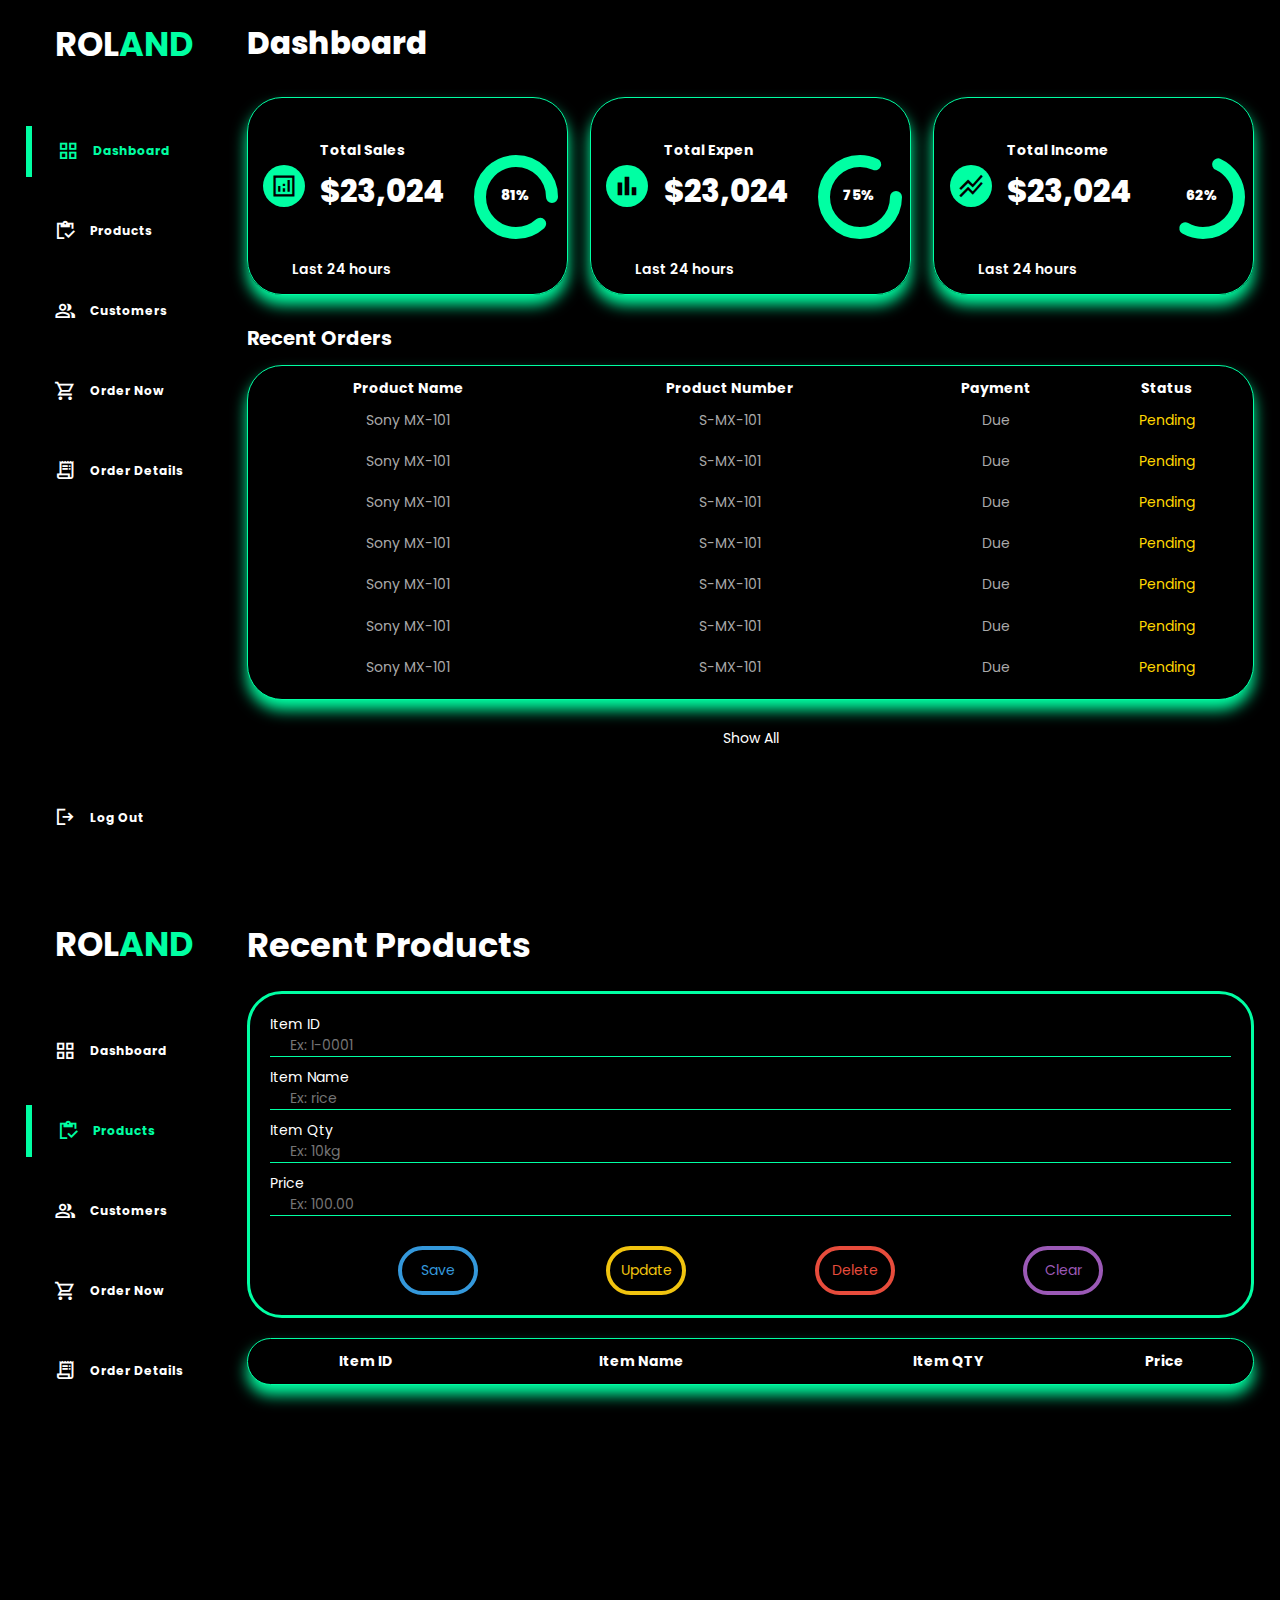
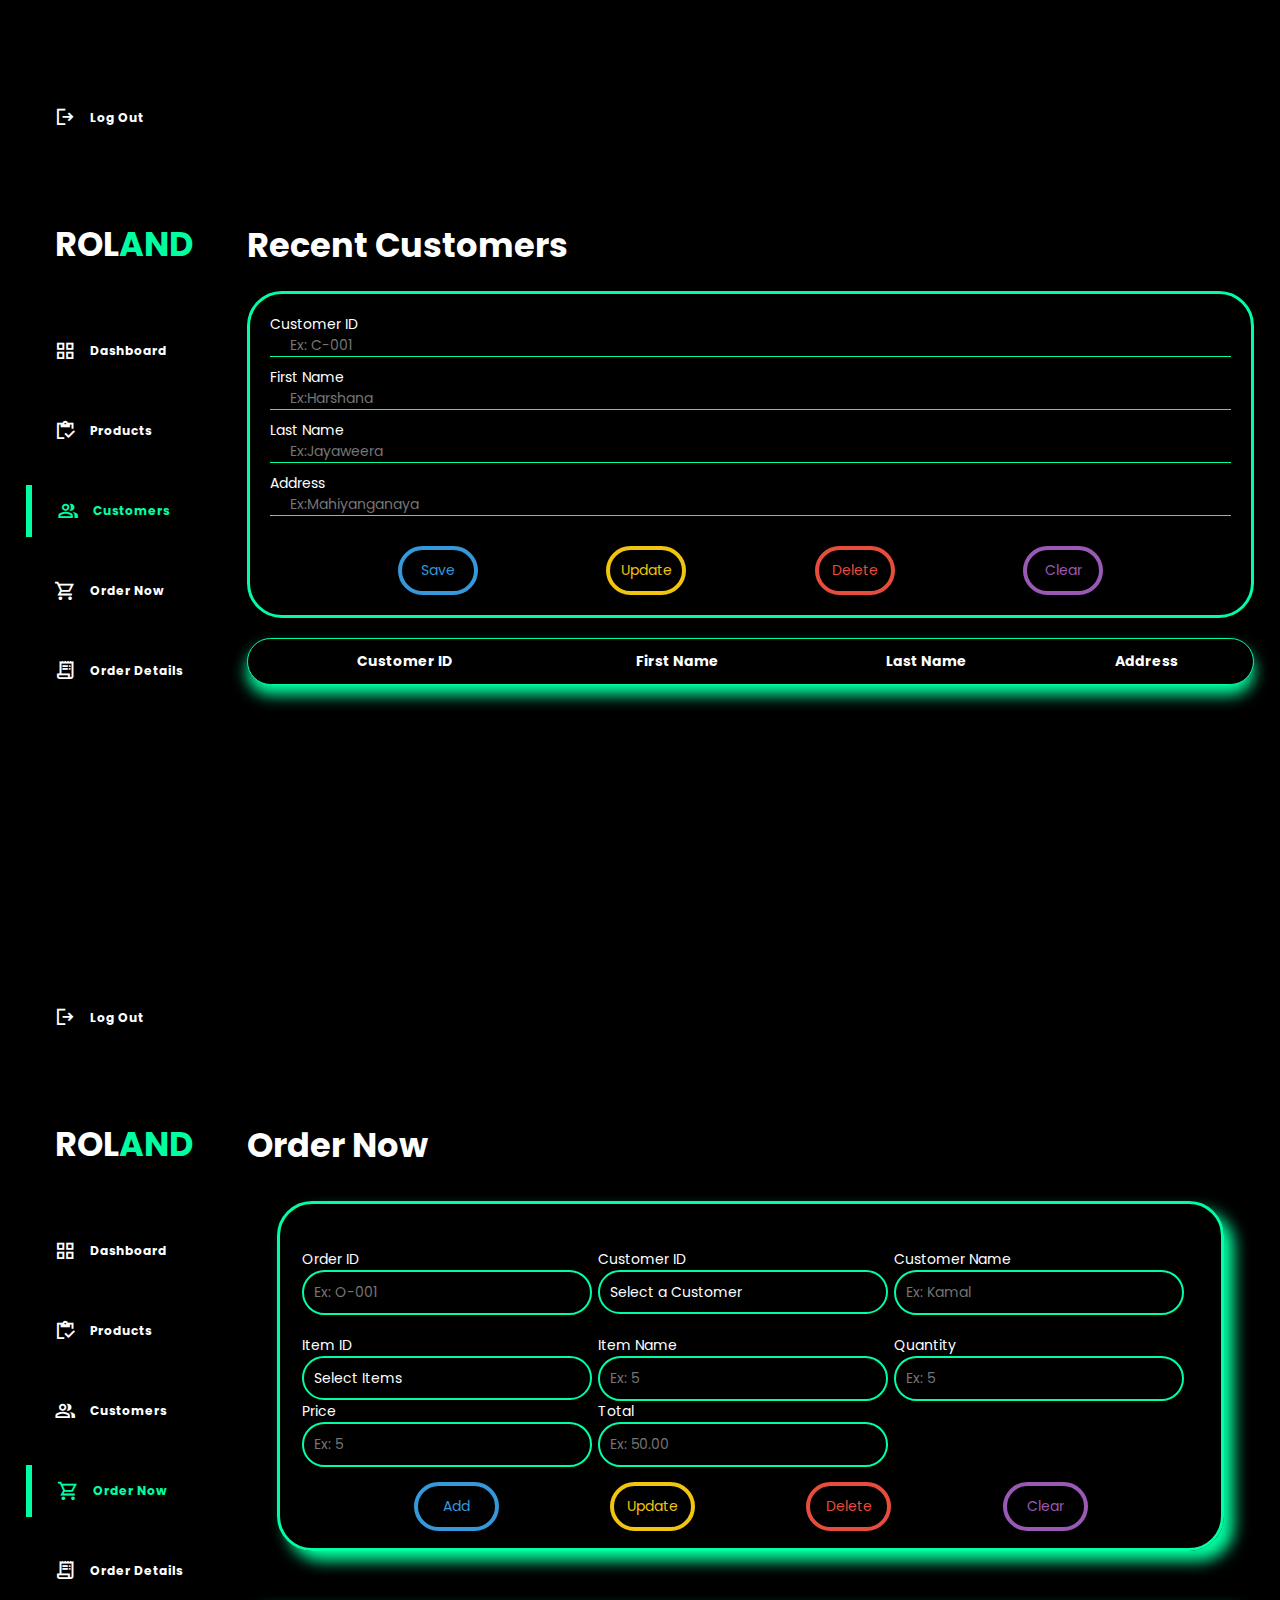
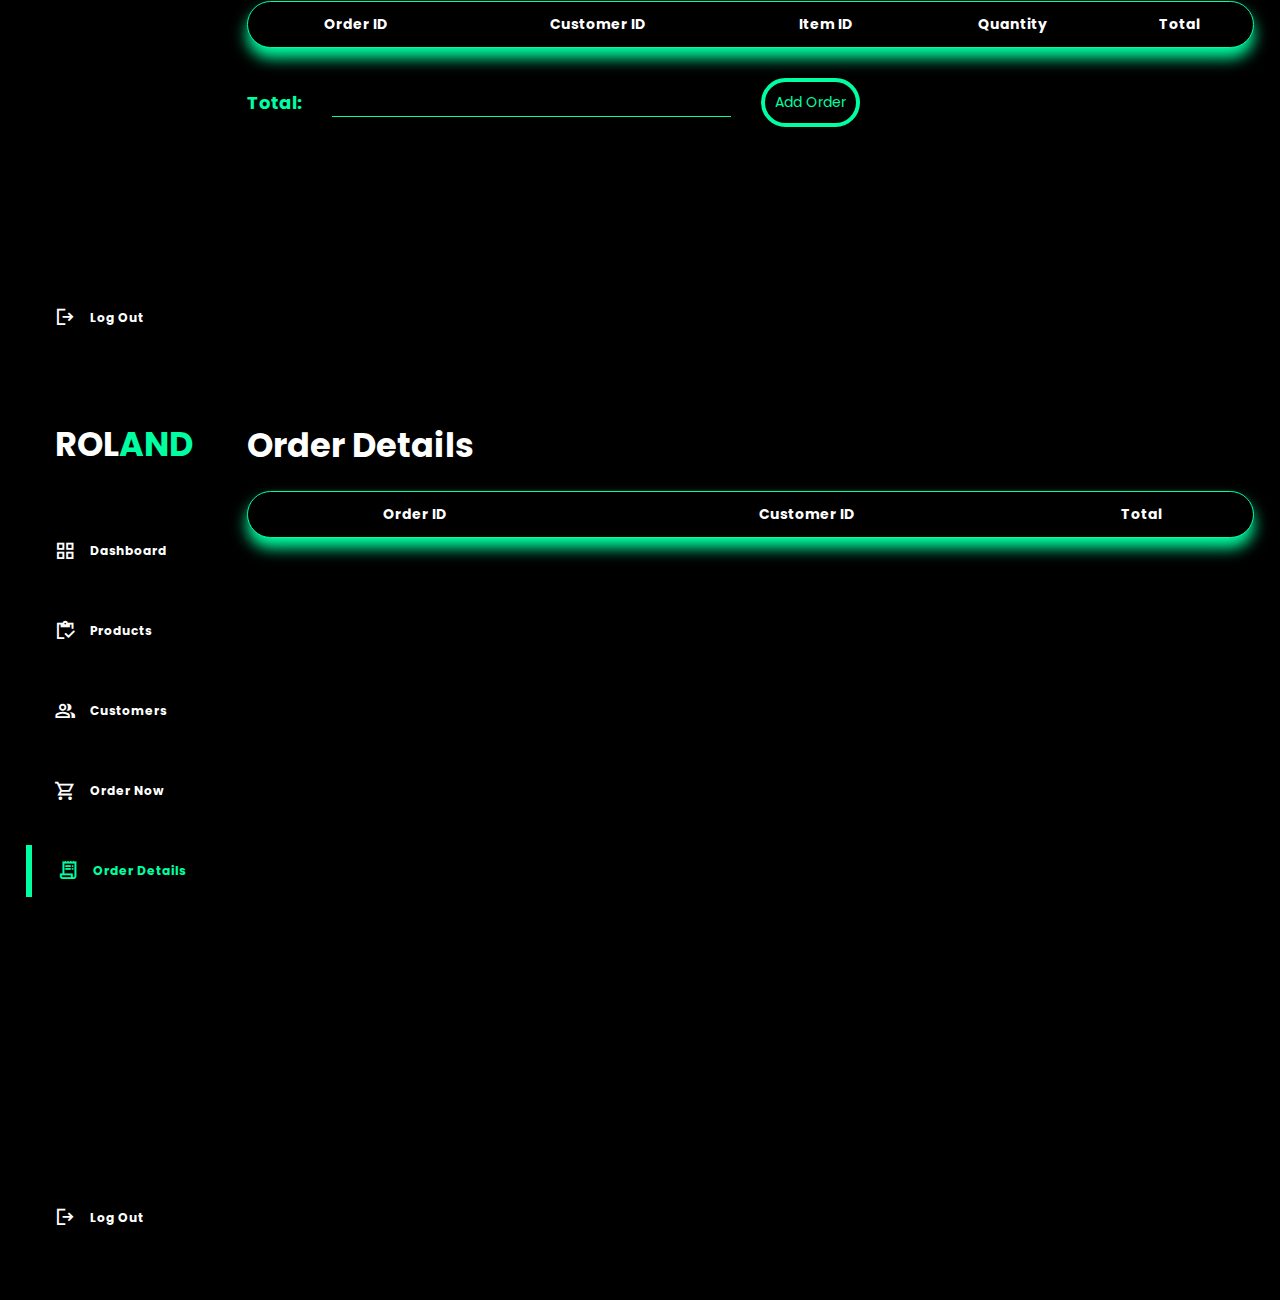
==== commit 62b3dd3a: "Completed Project" ====
--- a/index.html
+++ b/index.html
@@ -1,23 +1,21 @@
 <!DOCTYPE html>
 <html lang="en">
-  <head>
-    <meta charset="UTF-8" />
-    <meta http-equiv="X-UA-Compatible" content="IE=edge" />
-    <meta name="viewport" content="width=device-width, initial-scale=1.0" />
-    <!-- Material CDN  -->
-    <link
-      rel="stylesheet"
-      href="https://fonts.googleapis.com/icon?family=Material+Icons+Sharp"
-    />
-    <link
-      rel="stylesheet"
-      href="https://fonts.googleapis.com/css2?family=Material+Symbols+Sharp:opsz,wght,FILL,GRAD@48,400,0,0"
-    />
-    <!-- Style Sheet  -->
-    <link rel="stylesheet" href="assets/css/style.css" />
-    <title>Roland-Responsive</title>
-  </head>
-  <body>
+
+<head>
+  <meta charset="UTF-8" />
+  <meta http-equiv="X-UA-Compatible" content="IE=edge" />
+  <meta name="viewport" content="width=device-width, initial-scale=1.0" />
+  <!-- Material CDN  -->
+  <link rel="stylesheet" href="https://fonts.googleapis.com/icon?family=Material+Icons+Sharp" />
+  <link rel="stylesheet"
+    href="https://fonts.googleapis.com/css2?family=Material+Symbols+Sharp:opsz,wght,FILL,GRAD@48,400,0,0" />
+  <!-- Style Sheet  -->
+  <link rel="stylesheet" href="assets/css/style.css" />
+  <title>Roland-Responsive</title>
+</head>
+
+<body>
+  <section class="dashboard-sec">
     <div class="container">
       <aside>
         <div class="top">
@@ -29,23 +27,23 @@
           </div>
         </div>
         <div class="sidebar">
-          <a href="#" class="active">
+          <a class="active dashboard">
             <span class="material-symbols-sharp"> grid_view </span>
             <h3>Dashboard</h3>
           </a>
-          <a href="product.html">
+          <a class="products">
             <span class="material-symbols-sharp"> inventory </span>
             <h3>Products</h3>
           </a>
-          <a href="customer.html">
+          <a class=" customer">
             <span class="material-symbols-sharp"> group </span>
             <h3>Customers</h3>
           </a>
-          <a href="order_now.html">
+          <a class="order-now">
             <span class="material-symbols-sharp"> shopping_cart </span>
             <h3>Order Now</h3>
           </a>
-          <a href="#">
+          <a class="order-details">
             <span class="material-symbols-sharp"> receipt_long </span>
             <h3>Order Details</h3>
           </a>
@@ -126,6 +124,7 @@
                 <th>Product Number</th>
                 <th>Payment</th>
                 <th>Status</th>
+
               </tr>
             </thead>
             <tbody>
@@ -134,49 +133,49 @@
                 <td>S-MX-101</td>
                 <td>Due</td>
                 <td class="warning">Pending</td>
-                <td><a href="#" class="primary">Details</a></td>
+
               </tr>
               <tr>
                 <td>Sony MX-101</td>
                 <td>S-MX-101</td>
                 <td>Due</td>
                 <td class="warning">Pending</td>
-                <td><a href="#" class="primary">Details</a></td>
+
               </tr>
               <tr>
                 <td>Sony MX-101</td>
                 <td>S-MX-101</td>
                 <td>Due</td>
                 <td class="warning">Pending</td>
-                <td><a href="#" class="primary">Details</a></td>
+
               </tr>
               <tr>
                 <td>Sony MX-101</td>
                 <td>S-MX-101</td>
                 <td>Due</td>
                 <td class="warning">Pending</td>
-                <td><a href="#" class="primary">Details</a></td>
+
               </tr>
               <tr>
                 <td>Sony MX-101</td>
                 <td>S-MX-101</td>
                 <td>Due</td>
                 <td class="warning">Pending</td>
-                <td><a href="#" class="primary">Details</a></td>
+
               </tr>
               <tr>
                 <td>Sony MX-101</td>
                 <td>S-MX-101</td>
                 <td>Due</td>
                 <td class="warning">Pending</td>
-                <td><a href="#" class="primary">Details</a></td>
+
               </tr>
               <tr>
                 <td>Sony MX-101</td>
                 <td>S-MX-101</td>
                 <td>Due</td>
                 <td class="warning">Pending</td>
-                <td><a href="#" class="primary">Details</a></td>
+
               </tr>
             </tbody>
           </table>
@@ -184,5 +183,458 @@
         </div>
       </main>
     </div>
-  </body>
-</html>
+  </section>
+
+  <section class="products-sec">
+    <div class="container">
+      <aside>
+        <div class="top">
+          <div class="logo">
+            <h2>ROL<span class="span-logo">AND</span></h2>
+          </div>
+          <div class="close" id="btn-close">
+            <span class="material-symbols-sharp"> close </span>
+          </div>
+        </div>
+        <div class="sidebar">
+          <a class="dashboard">
+            <span class="material-symbols-sharp"> grid_view </span>
+            <h3>Dashboard</h3>
+          </a>
+          <a class="active products">
+            <span class="material-symbols-sharp"> inventory </span>
+            <h3>Products</h3>
+          </a>
+          <a class=" customer">
+            <span class="material-symbols-sharp"> group </span>
+            <h3>Customers</h3>
+          </a>
+          <a class="order-now">
+            <span class="material-symbols-sharp"> shopping_cart </span>
+            <h3>Order Now</h3>
+          </a>
+          <a class="order-details">
+            <span class="material-symbols-sharp"> receipt_long </span>
+            <h3>Order Details</h3>
+          </a>
+          <a href="#">
+            <span class="material-symbols-sharp"> logout </span>
+            <h3>Log Out</h3>
+          </a>
+        </div>
+      </aside>
+
+      <!-- ============================================================== END OF SIDEBAR ============================================================================== -->
+      <main>
+        <div class="main-container">
+          <h2 class="products-head">Recent Products</h2>
+          <div class="form-button-container">
+            <div class="form-container">
+              <div class="row g-3 my-2">
+                <form class="row g-3">
+                  <div class="col-md-4">
+                    <label for="itemID" class="form-label">Item ID</label>
+                    <input placeholder="Ex: I-0001" type="text" class="form-control" id="itemID" name="itemID" />
+                    <small id="duplicateError" class="text-danger"></small>
+                  </div>
+                  <div class="col-md-4">
+                    <label for="name" class="form-label">Item Name</label>
+                    <input placeholder="Ex: rice" type="text" class="form-control" id="name" name="name" />
+                    <small id="nameError" class="text-danger"></small>
+                  </div>
+                  <div class="col-md-4">
+                    <label for="qty" class="form-label">Item Qty</label>
+                    <input placeholder="Ex: 10kg" type="text" class="form-control" id="qty" name="qty" />
+                    <small id="qtyError" class="text-danger"></small>
+                  </div>
+                  <div class="col-12">
+                    <label for="price" class="form-label">Price</label>
+                    <input placeholder="Ex: 100.00" type="number" class="form-control" name="price" id="price" />
+                    <small id="priceError" class="text-danger"></small>
+                  </div>
+
+                </form>
+              </div>
+            </div>
+            <div class="button-container">
+              <input type="button" value="Save" class="btn-save btns" />
+              <input type="button" value="Update" class="btn-update btns" />
+              <input type="button" value="Delete" class="btn-delete btns" />
+              <input type="button" value="Clear" class="btn-clear btns" />
+            </div>
+          </div>
+          <div class="product-container">
+            <table>
+              <thead>
+                <tr>
+                  <th scope="col">Item ID</th>
+                  <th scope="col">Item Name</th>
+                  <th scope="col">Item QTY</th>
+                  <th scope="col">Price</th>
+                </tr>
+              </thead>
+              <tbody id="table_body">
+
+              </tbody>
+            </table>
+          </div>
+        </div>
+
+      </main>
+    </div>
+  </section>
+
+  <section class="customer-sec">
+    <div class="container">
+      <aside>
+        <div class="top">
+          <div class="logo">
+            <h2>ROL<span class="span-logo">AND</span></h2>
+          </div>
+          <div class="close" id="btn-close">
+            <span class="material-symbols-sharp"> close </span>
+          </div>
+        </div>
+        <div class="sidebar">
+          <a class=" dashboard">
+            <span class="material-symbols-sharp"> grid_view </span>
+            <h3>Dashboard</h3>
+          </a>
+          <a class=" products">
+            <span class="material-symbols-sharp"> inventory </span>
+            <h3>Products</h3>
+          </a>
+          <a class="active customer">
+            <span class="material-symbols-sharp"> group </span>
+            <h3>Customers</h3>
+          </a>
+          <a class="order-now">
+            <span class="material-symbols-sharp"> shopping_cart </span>
+            <h3>Order Now</h3>
+          </a>
+          <a class="order-details">
+            <span class="material-symbols-sharp"> receipt_long </span>
+            <h3>Order Details</h3>
+          </a>
+          <a href="#">
+            <span class="material-symbols-sharp"> logout </span>
+            <h3>Log Out</h3>
+          </a>
+        </div>
+      </aside>
+
+      <!-- ============================================================== END OF SIDEBAR ============================================================================== -->
+      <main>
+        <div class="main-container">
+          <h2 class="products-head">Recent Customers</h2>
+          <div class="form-button-container">
+            <div class="form-container">
+              <div class="row g-3 my-2">
+                <form class="row g-3">
+                  <div class="col-md-4">
+                    <label for="custID" class="form-label">Customer ID</label>
+                    <input placeholder="Ex: C-001" type="text" class="form-control" id="custID" name="custID" />
+                    <small id="duplicateError" class="text-danger"></small>
+                  </div>
+                  <div class="col-md-4">
+                    <label for="fName" class="form-label">First Name</label>
+                    <input placeholder="Ex:Harshana" type="text" class="form-control" id="fName" name="fName" />
+                    <small id="fNameError" class="text-danger"></small>
+                  </div>
+                  <div class="col-md-4">
+                    <label for="lName" class="form-label">Last Name</label>
+                    <input placeholder="Ex:Jayaweera" type="text" class="form-control" id="lName" name="lName" />
+                    <small id="lNameError" class="text-danger"></small>
+                  </div>
+                  <div class="col-12">
+                    <label for="address" class="form-label">Address</label>
+                    <input placeholder="Ex:Mahiyanganaya" type="text" class="form-control" id="address"
+                      name="address" />
+
+                    <small id="addressError" class="text-danger"></small>
+                  </div>
+
+                </form>
+              </div>
+            </div>
+            <div class="button-container">
+              <input type="button" value="Save" class="btn-save btns" />
+              <input type="button" value="Update" class="btn-update btns" />
+              <input type="button" value="Delete" class="btn-delete btns" />
+              <input type="button" value="Clear" class="btn-clear btns" />
+            </div>
+          </div>
+
+          <div class="product-container">
+            <table>
+              <thead>
+                <tr>
+                  <th>Customer ID</th>
+                  <th>First Name</th>
+                  <th>Last Name</th>
+                  <th>Address</th>
+                </tr>
+              </thead>
+              <tbody id="table_body">
+
+              </tbody>
+            </table>
+          </div>
+        </div>
+
+      </main>
+    </div>
+  </section>
+
+  <section class="order-now-sec">
+    <div class="container">
+      <aside>
+        <div class="top">
+          <div class="logo">
+            <h2>ROL<span class="span-logo">AND</span></h2>
+          </div>
+          <div class="close" id="btn-close">
+            <span class="material-symbols-sharp"> close </span>
+          </div>
+        </div>
+        <div class="sidebar">
+          <a class=" dashboard">
+            <span class="material-symbols-sharp"> grid_view </span>
+            <h3>Dashboard</h3>
+          </a>
+          <a class=" products">
+            <span class="material-symbols-sharp"> inventory </span>
+            <h3>Products</h3>
+          </a>
+          <a class=" customer">
+            <span class="material-symbols-sharp"> group </span>
+            <h3>Customers</h3>
+          </a>
+          <a class="active order-now">
+            <span class="material-symbols-sharp"> shopping_cart </span>
+            <h3>Order Now</h3>
+          </a>
+          <a class="order-details">
+            <span class="material-symbols-sharp"> receipt_long </span>
+            <h3>Order Details</h3>
+          </a>
+          <a href="#">
+            <span class="material-symbols-sharp"> logout </span>
+            <h3>Log Out</h3>
+          </a>
+        </div>
+      </aside>
+      <main>
+        <h2>Order Now</h2>
+        <div class="order-container">
+          <div class="descriptions">
+            <!-- <h2>Invoice Details</h2> -->
+            <div class="invoice-container">
+              <div class="row g-3 my-2">
+                <form class="row g-3 orderform-container">
+                  <div class="col-md-4">
+                    <label for="orderID" class="form-label">Order ID</label>
+                    <input placeholder="Ex: O-001" type="text" class="form-control" id="orderID" name="orderID" />
+                  </div>
+                  <div class="col-md-4">
+                    <label for="customerID" class="form-label">Customer ID</label>
+                    <select class="form-select" id="customerID" name="customerID">
+                      <option value="" disabled selected hidden>Select a Customer</option>
+                    </select>
+                    <small id="error" class="text-danger"></small>
+                  </div>
+                  <div class="col-md-4">
+                    <label for="custName" class="form-label">Customer Name</label>
+                    <input placeholder="Ex: Kamal" type="text" class="form-control" id="custName" name="custName" />
+                  </div>
+                  <div class="col-md-4">
+                    <label for="itemID" class="form-label">Item ID</label>
+                    <select class="form-select" id="itemID" name="itemID">
+                      <option value="" disabled selected hidden>Select Items</option>
+                    </select>
+                  </div>
+                  <div class="col-md-4">
+                    <label for="itemName" class="form-label">Item Name</label>
+                    <input placeholder="Ex: 5" type="text" class="form-control" id="itemName" name="itemName" />
+                  </div>
+                  <div class="col-md-4">
+                    <label for="quantity" class="form-label">Quantity</label>
+                    <input placeholder="Ex: 5" type="number" class="form-control" id="quantity" name="quantity" />
+                  </div>
+                  <div class="col-md-4">
+                    <label for="price" class="form-label">Price</label>
+                    <input placeholder="Ex: 5" type="number" class="form-control" id="price" name="price" />
+                  </div>
+                  <div class="col-md-4">
+                    <label for="total" class="form-label">Total</label>
+                    <input placeholder="Ex: 50.00" type="number" step="0.01" class="form-control" id="total"
+                      name="total" readonly />
+                  </div>
+
+                </form>
+                <div class="orderBtn-container">
+                  <button type="button" class="btn btn-primary btn-save orderbtn" id="addBtn">
+                    Add
+                  </button>
+                  <button type="submit" class="btn btn-success btn-update orderbtn" id="updateBtn">Update</button>
+                  <button type="submit" class="btn btn-danger btn-delete orderbtn" id="deleteBtn">Delete</button>
+                  <button type="submit" class="btn btn-outline-dark btn-clear orderbtn" id="clearBtn">Clear</button>
+                </div>
+              </div>
+            </div>
+          </div>
+
+        </div>
+        <div class="product-container">
+          <table>
+            <thead>
+              <tr>
+                <th scope="col">Order ID</th>
+                <th scope="col">Customer ID</th>
+                <th scope="col">Item ID</th>
+                <th scope="col">Quantity</th>
+                <th scope="col">Total</th>
+              </tr>
+            </thead>
+            <tbody id="table_body">
+
+            </tbody>
+          </table>
+        </div>
+
+        <div class="total-container">
+          <div class="col-md-4">
+            <label for="total" class="total-label">Total:</label>
+          </div>
+          <div class="col-md-4">
+            <input type="number" step="0.01" class="total-input" id="orderTotal" name="total" readonly />
+          </div>
+          <div class="col-4">
+            <button type="button" class="btn-total" id="addOrderBtn">
+              Add Order
+            </button>
+          </div>
+        </div>
+      </main>
+    </div>
+  </section>
+
+  <section class="order-details-sec">
+    <div class="container">
+      <aside>
+        <div class="top">
+          <div class="logo">
+            <h2>ROL<span class="span-logo">AND</span></h2>
+          </div>
+          <div class="close" id="btn-close">
+            <span class="material-symbols-sharp"> close </span>
+          </div>
+        </div>
+        <div class="sidebar">
+          <a class=" dashboard">
+            <span class="material-symbols-sharp"> grid_view </span>
+            <h3>Dashboard</h3>
+          </a>
+          <a class=" products">
+            <span class="material-symbols-sharp"> inventory </span>
+            <h3>Products</h3>
+          </a>
+          <a class=" customer">
+            <span class="material-symbols-sharp"> group </span>
+            <h3>Customers</h3>
+          </a>
+          <a class=" order-now">
+            <span class="material-symbols-sharp"> shopping_cart </span>
+            <h3>Order Now</h3>
+          </a>
+          <a class="active order-details">
+            <span class="material-symbols-sharp"> receipt_long </span>
+            <h3>Order Details</h3>
+          </a>
+          <a href="#">
+            <span class="material-symbols-sharp"> logout </span>
+            <h3>Log Out</h3>
+          </a>
+        </div>
+      </aside>
+
+      <!-- ============================================================== END OF SIDEBAR ============================================================================== -->
+      <main>
+        <div class="main-container">
+          <h2 class="products-head">Order Details</h2>
+          <div class="product-container">
+            <table>
+              <thead>
+                <tr>
+                  <th scope="col">Order ID</th>
+                  <th scope="col">Customer ID</th>
+                  <th scope="col">Total</th>
+                </tr>
+              </thead>
+              <tbody id="order_table_body">
+
+              </tbody>
+            </table>
+          </div>
+        </div>
+      </main>
+    </div>
+  </section>
+  <script src="https://code.jquery.com/jquery-3.7.0.js" integrity="sha256-JlqSTELeR4TLqP0OG9dxM7yDPqX1ox/HfgiSLBj8+kM="
+    crossorigin="anonymous"></script>
+  <script src="Controller/customerController.js" type="module"></script>
+  <script src="Controller/itemController.js" type="module"></script>
+  <script src="Controller/orderClassController.js " type="module"></script>
+  <script src="Controller/orderController.js" type="module"></script>
+
+  <script>
+    let dashboard = document.querySelector('.dashboard-sec');
+    let products = document.querySelector('.products-sec');
+    let customer = document.querySelector('.customer-sec');
+    let orderNow = document.querySelector('.order-now-sec');
+    let orderDetails = document.querySelector('.order-details-sec');
+
+
+    document.addEventListener('click', function (e) {
+      const classList = [...e.target.classList]
+      console.log(classList);
+      if (classList.includes('dashboard')) {
+        dashboard.style.display = "block";
+        products.style.display = "none";
+        customer.style.display = "none";
+        orderNow.style.display = "none";
+        orderDetails.style.display = "none";
+      }
+      if (classList.includes('products')) {
+        products.style.display = "block";
+        dashboard.style.display = "none";
+        customer.style.display = "none";
+        orderNow.style.display = "none";
+        orderDetails.style.display = "none";
+      }
+      if (classList.includes('customer')) {
+        customer.style.display = "block";
+        products.style.display = "none";
+        dashboard.style.display = "none";
+        orderNow.style.display = "none";
+        orderDetails.style.display = "none";
+      }
+      if (classList.includes('order-now')) {
+        orderNow.style.display = "block";
+        products.style.display = "none";
+        customer.style.display = "none";
+        dashboard.style.display = "none";
+        orderDetails.style.display = "none";
+      }
+      if (classList.includes('order-details')) {
+        orderDetails.style.display = "block";
+        products.style.display = "none";
+        customer.style.display = "none";
+        orderNow.style.display = "none";
+        dashboard.style.display = "none";
+      }
+    });
+  </script>
+</body>
+
+</html>--- a/assets/css/style.css
+++ b/assets/css/style.css
@@ -3,6 +3,7 @@
 html {
   scroll-behavior: smooth;
 }
+
 * {
   margin: 0;
   padding: 0;
@@ -16,6 +17,27 @@
   font-size: 14px;
 }
 
+.products {
+  display: none;
+}
+
+.customer {
+  display: none;
+}
+
+.order-now {
+  display: none;
+}
+
+.order-details {
+  display: none;
+}
+
+.dashboard {
+  display: block;
+}
+
+
 body {
   width: 100vw;
   height: 100vh;
@@ -383,8 +405,8 @@
 
 .descriptions {
   /* background-color: red; */
-  width: 350px;
-  height: 550px;
+  width: 100%;
+  height: 350px;
   border: 3px solid #00ffa3;
   border-radius: 35px;
   box-shadow: 10px 10px 15px #00ffa3;
@@ -405,9 +427,300 @@
 }
 
 .cash-out-top {
-  margin-top: 20px;
+  margin-top: 10px;
   border-radius: 35px;
   border: 2px solid #00ffa3;
   padding: 25px 10px;
   padding-left: 30px;
 }
+
+.cash-out-bottom {
+  margin-top: 20px;
+  border-radius: 35px;
+  border: 2px solid #00ffa3;
+  /* padding: 25px 10px; */
+  padding-left: 10px;
+  padding-right: 10px;
+  padding-top: 25px;
+  padding-left: 30px;
+}
+
+.cash-out-bottom input {
+  width: 90%;
+  margin-bottom: 10px;
+  background-color: transparent;
+  color: white;
+  border: 2px solid #00ffa3;
+  border-radius: 35px;
+  padding: 10px 10px;
+}
+
+.cash-out-bottom h3 {
+  margin-bottom: 5px;
+}
+
+#btn-purchase {
+  color: #00ffa3;
+  font-weight: 700;
+  margin: 20px 0px;
+  cursor: pointer;
+}
+
+main .descriptions .item-container input {
+  display: block;
+  width: 100%;
+  background-color: transparent;
+  border: 2px solid #00ffa3;
+  border-radius: 35px;
+  padding: 10px 10px;
+  margin-bottom: 30px;
+  color: white;
+}
+
+main .descriptions .item-container {
+  padding-top: 20px;
+}
+
+main .descriptions .item-container h3 {
+  margin-bottom: 5px;
+}
+
+#btn-add {
+  color: #00ffa3;
+  font-weight: 700;
+}
+
+main .descriptions .invoice-container input {
+  display: block;
+  width: 98%;
+  background-color: transparent;
+  border: 2px solid #00ffa3;
+  border-radius: 35px;
+  padding: 10px 10px;
+  /* margin-bottom: 30px; */
+  color: white;
+}
+
+main .descriptions .invoice-container select {
+  display: block;
+  width: 98%;
+  background-color: transparent;
+  border: 2px solid #00ffa3;
+  border-radius: 35px;
+  padding: 10px 10px;
+  /* margin-bottom: 30px; */
+  color: white;
+}
+
+main .descriptions .invoice-container {
+  padding-top: 20px;
+  /* display: flex;
+  align-items: center;
+  justify-content: space-evenly; */
+}
+
+main .descriptions .invoice-container h3 {
+  margin-bottom: 5px;
+  /* display: inline; */
+}
+
+.order-nowSec {
+  /* width: 50%; */
+
+}
+
+.orderform-container {
+  display: grid;
+  grid-template-columns: 33% 33% 33%;
+}
+
+/* POP-UP WINDOW ================================================================================================= */
+.model-bg {
+  position: fixed;
+  width: 100%;
+  height: 100vh;
+  top: 0;
+  left: 0;
+  background-color: rgba(0, 0, 0, 0.9);
+  display: flex;
+  align-items: center;
+  justify-content: center;
+  visibility: hidden;
+  opacity: 0;
+  transition: visibility 0s, opacity 0.5s;
+}
+
+.bg-active {
+  visibility: visible;
+  opacity: 1;
+  transition: visibility 0s, opacity 0.5s;
+}
+
+.close-model {
+  position: absolute;
+  top: 20px;
+  right: 20px;
+  color: #00ffa3;
+  font-weight: bolder;
+  cursor: pointer;
+}
+
+.model-container {
+  position: relative;
+  padding: 10px 10px;
+  border: 2px solid #00ffa3;
+  border-radius: 35px;
+  display: flex;
+  flex-direction: column;
+  width: 650px;
+  height: 650px;
+  justify-content: space-evenly;
+  background-color: black;
+}
+
+.model-container h1 {
+  text-align: center;
+  text-transform: uppercase;
+}
+
+.model-container input {
+  display: block;
+  width: 100%;
+  background-color: black;
+  border: 2px solid #00ffa3;
+  border-radius: 35px;
+  padding: 10px 10px;
+  margin-bottom: 30px;
+  color: white;
+}
+
+#btn-save {
+  cursor: pointer;
+  color: #00ffa3;
+  /* transition: all 500ms ease; */
+}
+
+.orderbtn {
+  display: inline !important;
+  margin-top: 15px !important;
+  width: 85px !important;
+}
+
+/* #btn-save:hover {
+  background-color: #00ffa3;
+  color: white;
+  font-weight: 800;
+} */
+
+.orderBtn-container {
+  display: flex;
+  align-items: center;
+  justify-content: space-evenly;
+}
+
+.button-container {
+  margin-top: 20px;
+  width: 100%;
+  display: flex;
+  align-items: center;
+  justify-content: space-evenly;
+}
+
+.btns {
+  width: 80px;
+  cursor: pointer;
+}
+
+.form-button-container {
+  margin-top: 20px;
+  border: 3px solid #00ffa3;
+  padding: 20px 20px;
+  border-radius: 35px;
+}
+
+.btn-save {
+  display: block;
+
+  background-color: transparent;
+  border: 4px solid #3498db;
+  border-radius: 35px;
+  padding: 10px 10px;
+
+  color: #3498db;
+}
+
+.btn-update {
+  display: block;
+
+  background-color: transparent;
+  border: 4px solid #f1c40f;
+  border-radius: 35px;
+  padding: 10px 10px;
+
+  color: #f1c40f;
+}
+
+.btn-delete {
+  display: block;
+
+  background-color: transparent;
+  border: 4px solid #e74c3c;
+  border-radius: 35px;
+  padding: 10px 10px;
+
+  color: #e74c3c;
+}
+
+.btn-clear {
+  display: block;
+
+  background-color: transparent;
+  border: 4px solid #9b59b6;
+  border-radius: 35px;
+  padding: 10px 10px;
+
+  color: #9b59b6;
+}
+
+.form-container input {
+  display: inline;
+  width: 100%;
+  background-color: black;
+  border-bottom: 1px solid #00ffa3;
+  /* border: 2px solid #00ffa3; */
+  /* border-radius: 35px; */
+  padding: 0px 20px;
+  color: white;
+  margin-bottom: 10px;
+}
+
+.total-container {
+  display: flex;
+  align-items: center;
+  gap: 30px;
+  margin-top: 30px;
+}
+
+.total-label {
+  font-size: 18px;
+  color: #00ffa3;
+  font-weight: bolder;
+}
+
+.total-input {
+  background-color: black;
+  border-bottom: 1px solid #00ffa3;
+  font-size: 18px;
+  font-weight: bolder;
+  padding: 0px 20px;
+  color: white;
+}
+
+.btn-total {
+  background-color: transparent;
+  border: 4px solid #00ffa3;
+  border-radius: 35px;
+  padding: 10px 10px;
+
+  color: #00ffa3;
+}